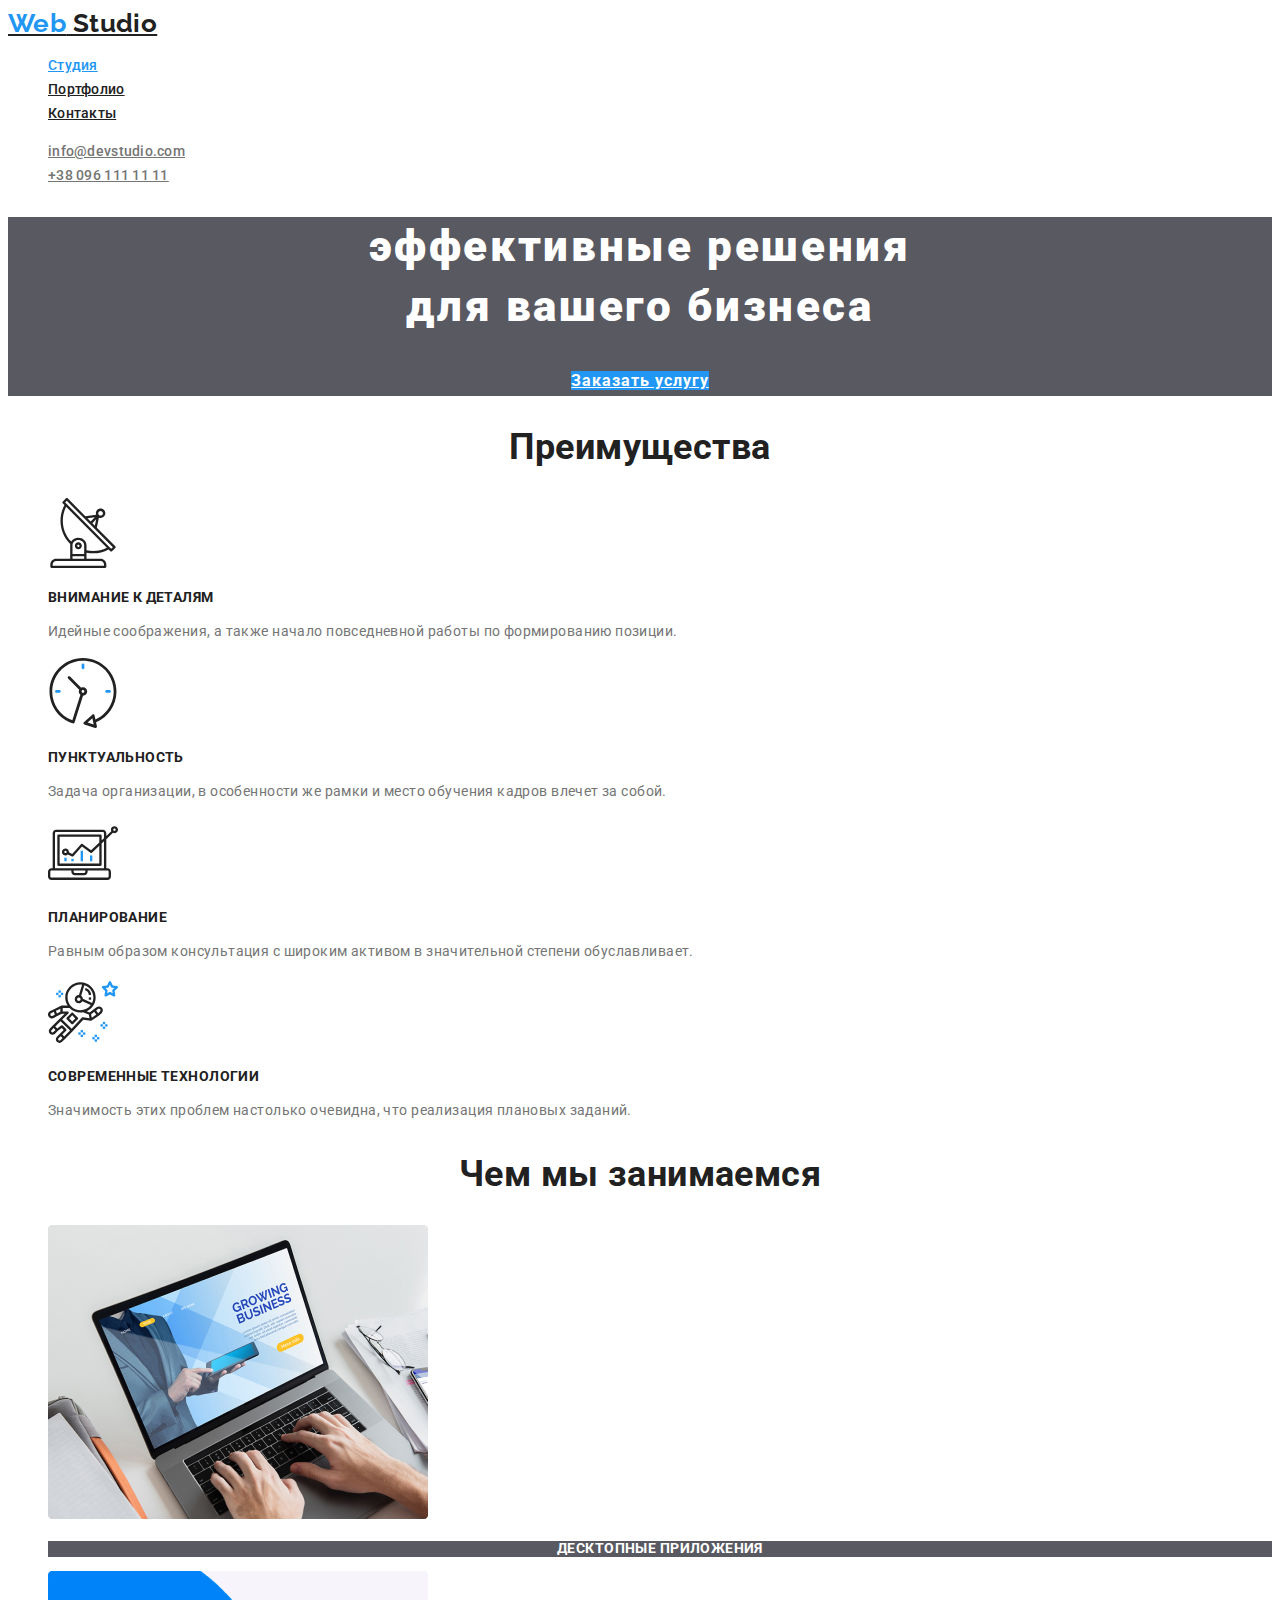
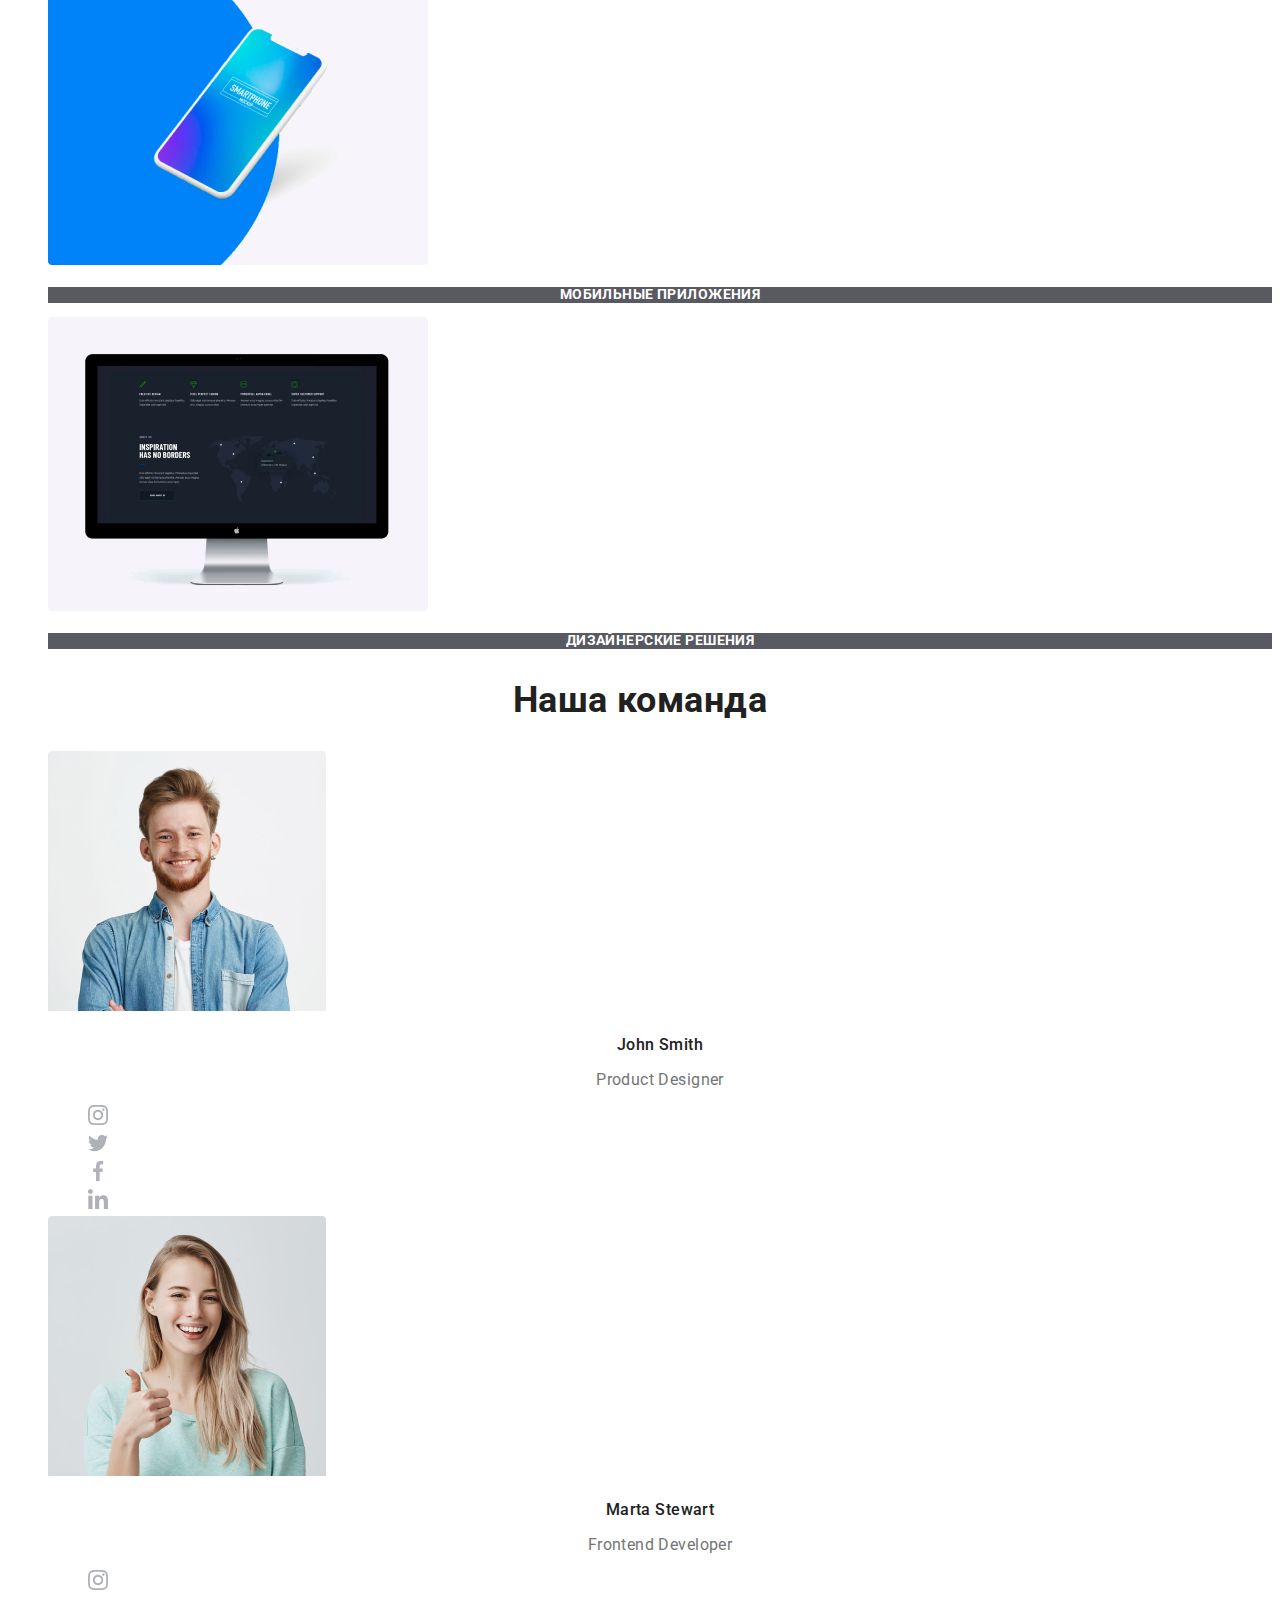
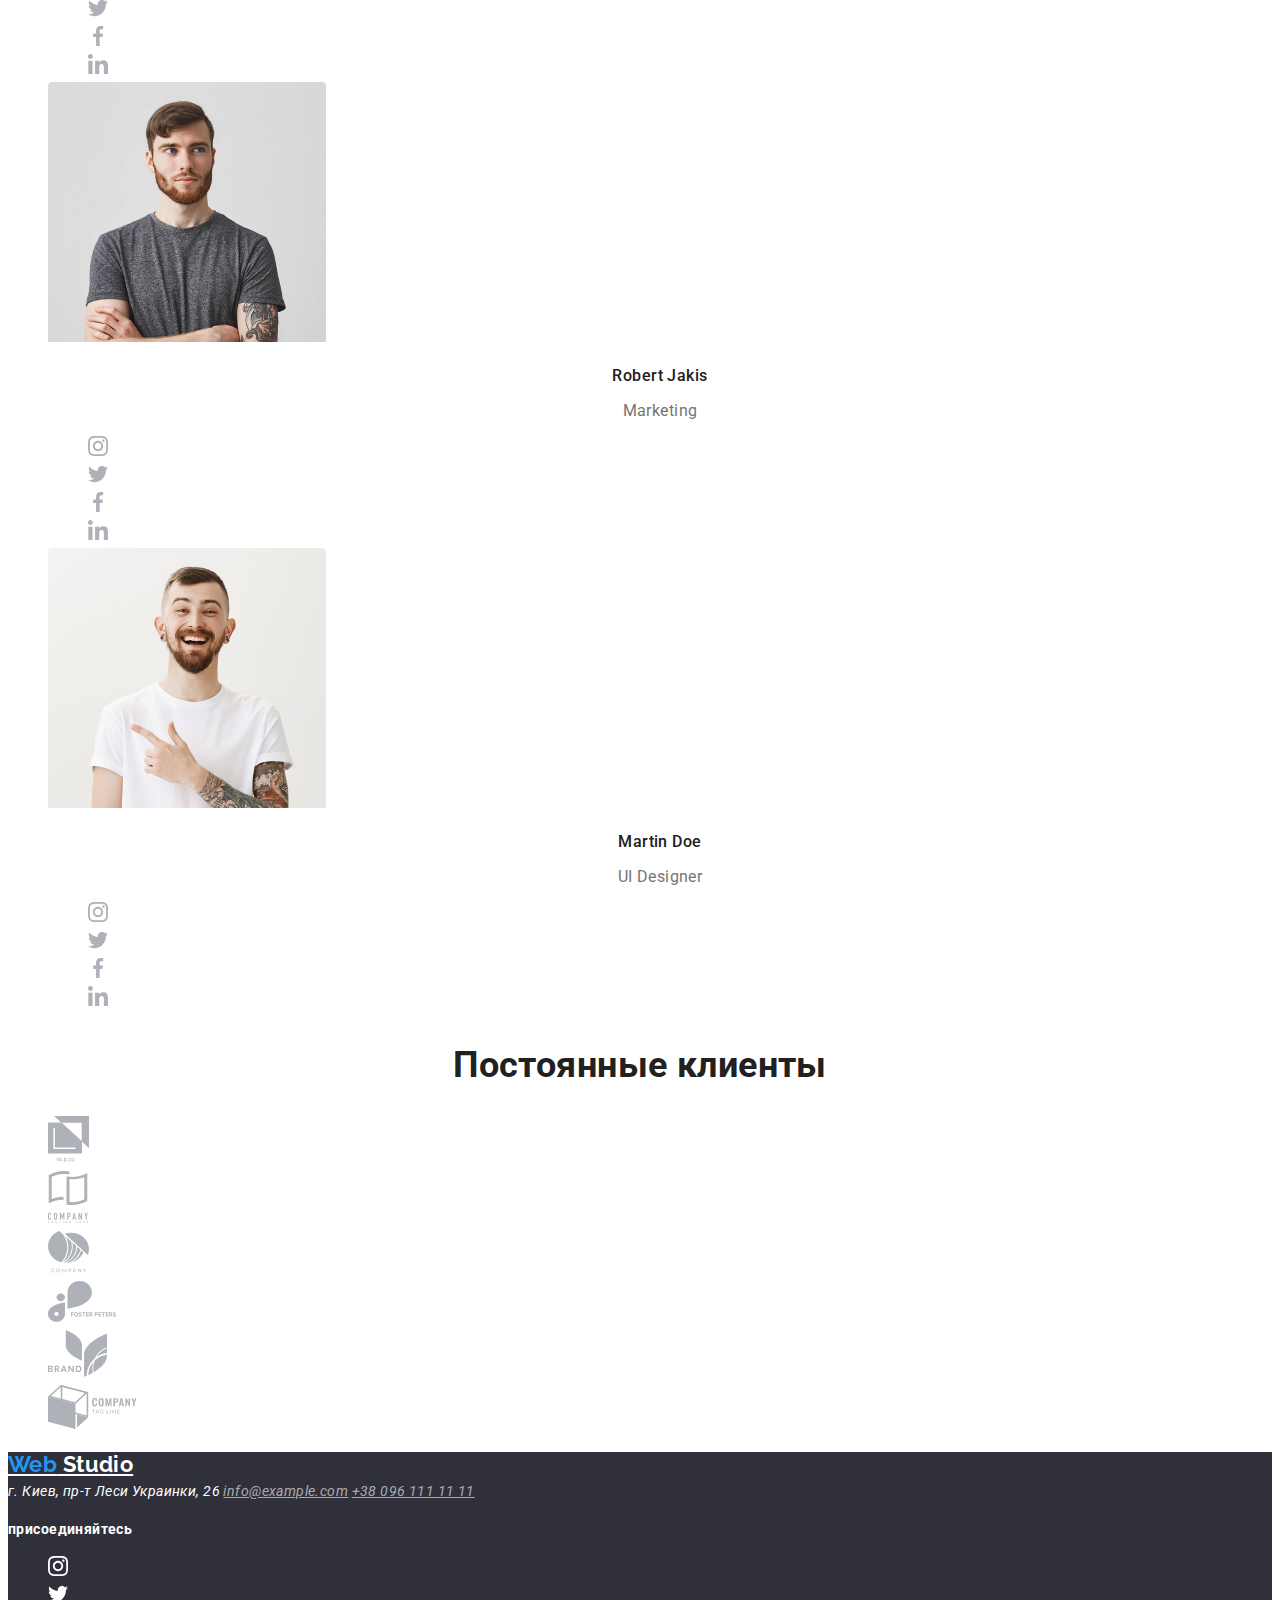
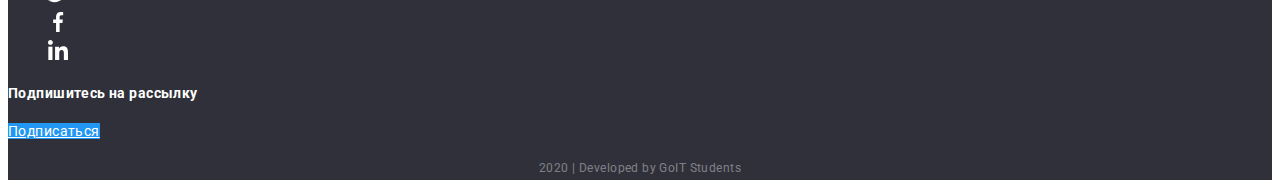
==== index.html @ 16c2ffa3 "Скопированы файлы из 2-го ДЗ" ====
<!DOCTYPE html>
<html lang="ru">
  <head>
    <meta charset="UTF-8" />
    <meta name="viewport" content="width=device-width, initial-scale=1.0" />
    <title>Студия</title>
    <link
      href="https://fonts.googleapis.com/css2?family=Raleway:wght@700&family=Roboto:wght@400;500;700;900&display=swap"
      rel="stylesheet"
    />
    <link rel="stylesheet" href="./css/style.css" />
  </head>
  <body>
    <!-- шапка страницы -->
    <header>
      <nav>
        <a href="./index.html" class="logo"
          ><span class="logo-blue">Web</span> Studio</a
        >
        <ul class="site-nav">
          <li><a href="./index.html" class="link current">Студия</a></li>
          <li><a href="./portfolio.html" class="link">Портфолио</a></li>
          <li><a href="" class="link">Контакты</a></li>
        </ul>
      </nav>
      <ul class="contacts-nav">
        <li>
          <a href="mailto:info@devstudio.com" class="link"
            >info@devstudio.com</a
          >
        </li>
        <li><a href="tel:+380961111111" class="link">+38 096 111 11 11</a></li>
      </ul>
    </header>
    <!-- Основной контент -->
    <main>
      <!--Герой-->
      <section class="hero">
        <h1 class="hero-title">
          эффективные решения <br />
          для вашего бизнеса
        </h1>

        <a href="" class="button primary">Заказать услугу</a>
      </section>

      <!--Преимущества-->
      <section class="section">
        <h2 class="section-title">Преимущества</h2>

        <ul class="advantages">
          <li>
            <a href="" class="link"
              ><img src="./images/antenna1.svg" alt="антена"
            /></a>
            <h3 class="section-title">Внимание к деталям</h3>
            <p>
              Идейные соображения, а также начало повседневной работы по
              формированию позиции.
            </p>
          </li>

          <li>
            <a href="" class="link"
              ><img src="./images/clock1.svg" alt="часы"
            /></a>
            <h3 class="section-title">Пунктуальность</h3>
            <p>
              Задача организации, в особенности же рамки и место обучения кадров
              влечет за собой.
            </p>
          </li>

          <li>
            <a href="" class="link"
              ><img src="./images/diagram1.svg" alt="диаграма"
            /></a>
            <h3 class="section-title">Планирование</h3>
            <p>
              Равным образом консультация с широким активом в значительной
              степени обуславливает.
            </p>
          </li>

          <li>
            <a href="" class="link"
              ><img src="./images/astronaut1.svg" alt="астронавт"
            /></a>
            <h3 class="section-title">Современные технологии</h3>
            <p>
              Значимость этих проблем настолько очевидна, что реализация
              плановых заданий.
            </p>
          </li>
        </ul>
      </section>

      <!-- Чем мы занимаемся -->
      <section class="section">
        <h2 class="section-title">Чем мы занимаемся</h2>
        <ul class="services">
          <li>
            <a href="">
              <img
                src="./images/laptop.jpg"
                alt="ноутбук"
                width="380"
                height="294"
              />
            </a>
            <p class="services-name">Десктопные приложения</p>
          </li>
          <li>
            <a href="">
              <img
                src="./images/cellphone.jpg"
                alt="мобильный телефон"
                width="380"
                height="294"
              />
            </a>
            <p class="services-name">Мобильные приложения</p>
          </li>
          <li>
            <a href="">
              <img
                src="./images/monitor.jpg"
                alt="монитор"
                width="380"
                height="294"
              />
            </a>
            <p class="services-name">Дизайнерские решения</p>
          </li>
        </ul>
      </section>

      <!-- Наша команда -->
      <section class="section">
        <h2 class="section-title">Наша команда</h2>
        <ul class="team">
          <li>
            <img src="./images/JohnSmith.jpg" alt="Джон Смит" />
            <h3 class="section-title">John Smith</h3>
            <p class="position">Product Designer</p>
            <ul>
              <li>
                <a href="" class="socials"
                  ><img src="./images/instagram1.svg" alt="Ссылка на Instagram"
                /></a>
              </li>
              <li>
                <a href="" class="socials"
                  ><img src="./images/twitter1.svg" alt="Ссылка на Twitter"
                /></a>
              </li>
              <li>
                <a href="" class="socials"
                  ><img src="./images/facebook1.svg" alt="Ссылка на Facebook"
                /></a>
              </li>
              <li>
                <a href="" class="socials"
                  ><img src="./images/linkedin1.svg" alt="Ссылка на LinkedIn"
                /></a>
              </li>
            </ul>
          </li>
          <li>
            <img src="./images/MartaStewart.jpg" alt="Джон Смит" />
            <h3 class="section-title">Marta Stewart</h3>
            <p class="position">Frontend Developer</p>
            <ul>
              <li>
                <a href="" class="socials"
                  ><img src="./images/instagram1.svg" alt="Ссылка на Instagram"
                /></a>
              </li>
              <li>
                <a href="" class="socials"
                  ><img src="./images/twitter1.svg" alt="Ссылка на Twitter"
                /></a>
              </li>
              <li>
                <a href="" class="socials"
                  ><img src="./images/facebook1.svg" alt="Ссылка на Facebook"
                /></a>
              </li>
              <li>
                <a href="" class="socials"
                  ><img src="./images/linkedin1.svg" alt="Ссылка на LinkedIn"
                /></a>
              </li>
            </ul>
          </li>
          <li>
            <img src="./images/RobertJakis.jpg" alt="Джон Смит" />
            <h3 class="section-title">Robert Jakis</h3>
            <p class="position">Marketing</p>
            <ul>
              <li>
                <a href="" class="socials"
                  ><img src="./images/instagram1.svg" alt="Ссылка на Instagram"
                /></a>
              </li>
              <li>
                <a href="" class="socials"
                  ><img src="./images/twitter1.svg" alt="Ссылка на Twitter"
                /></a>
              </li>
              <li>
                <a href="" class="socials"
                  ><img src="./images/facebook1.svg" alt="Ссылка на Facebook"
                /></a>
              </li>
              <li>
                <a href="" class="socials"
                  ><img src="./images/linkedin1.svg" alt="Ссылка на LinkedIn"
                /></a>
              </li>
            </ul>
          </li>
          <li>
            <img src="./images/MartinDoe.jpg" alt="Джон Смит" />
            <h3 class="section-title">Martin Doe</h3>
            <p class="position">UI Designer</p>
            <ul>
              <li>
                <a href="" class="socials"
                  ><img src="./images/instagram1.svg" alt="Ссылка на Instagram"
                /></a>
              </li>
              <li>
                <a href="" class="socials"
                  ><img src="./images/twitter1.svg" alt="Ссылка на Twitter"
                /></a>
              </li>
              <li>
                <a href="" class="socials"
                  ><img src="./images/facebook1.svg" alt="Ссылка на Facebook"
                /></a>
              </li>
              <li>
                <a href="" class="socials"
                  ><img src="./images/linkedin1.svg" alt="Ссылка на LinkedIn"
                /></a>
              </li>
            </ul>
          </li>
        </ul>
      </section>

      <!-- Постоянные клиенты -->
      <section class="section">
        <h2 class="section-title">Постоянные клиенты</h2>
        <ul class="clients">
          <li>
            <a href="" class="link"
              ><img src="./images/logo1.svg" alt="Логотип компании 1"
            /></a>
          </li>
          <li>
            <a href="" class="link"
              ><img src="./images/logo2.svg" alt="Логотип компании 2"
            /></a>
          </li>
          <li>
            <a href="" class="link"
              ><img src="./images/logo3.svg" alt="Логотип компании 3"
            /></a>
          </li>
          <li>
            <a href="" class="link"
              ><img src="./images/logo4.svg" alt="Логотип компании 4"
            /></a>
          </li>
          <li>
            <a href="" class="link"
              ><img src="./images/logo5.svg" alt="Логотип компании 5"
            /></a>
          </li>
          <li>
            <a href="" class="link"
              ><img src="./images/logo6.svg" alt="Логотип компании 6"
            /></a>
          </li>
        </ul>
      </section>
    </main>
    <!-- Футер -->
    <footer class="footer">
      <!-- Контакты компании -->
      <div>
        <a href="./index.html" class="logo">
          <span class="logo-blue">Web</span> Studio
        </a>
        <address>
          г. Киев, пр-т Леси Украинки, 26
          <a href="mailto:info@example.com" class="link">info@example.com</a>
          <a href="tel:+380961111111" class="link">+38 096 111 11 11</a>
        </address>
      </div>
      <!-- Соцсети компании -->
      <div>
        <p><strong>присоединяйтесь</strong></p>
        <ul>
          <li>
            <a href="" class="socials"
              ><img src="./images/instagram2.svg" alt="Ссылка на Instagram"
            /></a>
          </li>
          <li>
            <a href="" class="socials"
              ><img src="./images/twitter2.svg" alt="Ссылка на Twitter"
            /></a>
          </li>
          <li>
            <a href="" class="socials"
              ><img src="./images/facebook2.svg" alt="Ссылка на Facebook"
            /></a>
          </li>
          <li>
            <a href="" class="socials"
              ><img src="./images/linkedin2.svg" alt="Ссылка на LinkedIn"
            /></a>
          </li>
        </ul>
      </div>
      <!-- подписка -->
      <div>
        <p>
          <strong>Подпишитесь на рассылку</strong>
        </p>
        <a href="" class="button primary">Подписаться</a>
      </div>
      <p class="copyright">2020 | Developed by GoIT Students</p>
    </footer>
  </body>
</html>
---- css/style.css ----
/* цвет основного текста #757575 */
/* вторичный цвет #212121 */
/* белый #FFFFFF */
/* акцент #2196F3 */
/* адрес в футере rgba(255, 255, 255, 0.6) */
/* 2020 | Developed by GoIT Students  rgba(255, 255, 255, 0.4) */
/* вторичный цвет фона #F5F4FA */
/* бек граунд rgba(47, 48, 58, 0.8) */
/* футер бек граунд #2F303A */

:root {
  --primary-text-color: #757575;
  --title-text-color: #212121;
  --accent-color: #2196f3;
  --primary-white-color: #ffffff;
  --secondary-bg-color: #f5f4fa;
}

body {
  background-color: var(--primary-bg-color);
  color: var(--primary-text-color);
  font-family: roboto, sans-serif;
  font-weight: 400;
  font-size: 14px;
  line-height: 1.71;
  letter-spacing: 0.03em;
}

ul {
  list-style: none;
}

/* Logo */
.logo {
  color: var(--title-text-color);
  font-family: raleway, cursive;
  font-weight: 700;
  font-size: 26px;
  line-height: 1.19;
}

.logo-blue {
  color: var(--accent-color);
}

/* Site-nav */
.site-nav .link {
  color: var(--title-text-color);
  font-weight: 500;
  font-size: 14px;
  line-height: 1.14;
  letter-spacing: 0.02em;
}

.site-nav .link.current {
  color: var(--accent-color);
}

.site-nav .link:hover,
.site-nav .link:focus {
  color: var(--accent-color);
}

/* Contacts-nav */
.contacts-nav .link {
  color: var(--primary-text-color);
  font-weight: 500;
  font-size: 14px;
  line-height: 1.14;
  letter-spacing: 0.02em;
}

.contacts-nav .link:hover,
.contacts-nav .link:focus {
  color: var(--accent-color);
}

/* Hero */
.hero {
  background-color: rgba(47, 48, 58, 0.8);
  text-align: center;
}

.hero-title {
  color: var(--primary-white-color);
  font-weight: 900;
  font-size: 44px;
  line-height: 1.36;
  letter-spacing: 0.06em;
}

.hero .button {
  font-weight: 700;
  font-size: 16px;
  line-height: 1.87;
  letter-spacing: 0.06em;
}

/* Section */
.section-title {
  color: var(--title-text-color);
  font-weight: 700;
  font-size: 36px;
  line-height: 1.17;
  text-align: center;
}

/* Advantages */
.advantages .link:hover,
.advantages .link:focus {
  background-color: var(--accent-color);
}

.advantages .section-title {
  font-weight: 700;
  font-size: 14px;
  line-height: 1.14;
  text-align: left;
  text-transform: uppercase;
}

/* Services */
.services-name {
  background-color: rgba(47, 48, 58, 0.8);
  color: var(--primary-white-color);
  font-weight: 700;
  font-size: 14px;
  line-height: 1.14;
  text-align: center;
  text-transform: uppercase;
}

/* Team */
.socials:hover,
.socials:focus {
  background-color: var(--accent-color);
}

.team .section-title {
  font-weight: 500;
  font-size: 16px;
  line-height: 1.19;
  text-align: center;
}

.position {
  font-size: 16px;
  line-height: 1.19;
  text-align: center;
}

/* Footer */
.footer {
  background-color: #2f303a;
  color: var(--primary-white-color);
}

.footer .logo {
  color: var(--primary-white-color);
  font-weight: 700;
  font-size: 22px;
  line-height: 1.18;
}

.footer .link {
  color: rgba(255, 255, 255, 0.6);
}

.copyright {
  color: rgba(255, 255, 255, 0.4);
  font-size: 12px;
  line-height: 2;
  text-align: center;
}

/* Button */
.button {
  color: var(--title-text-color);
  background-color: var(--secondary-bg-color);
}

.button.primary {
  color: var(--primary-white-color);
  background-color: var(--accent-color);
}

/* Portfolio.html */

/* Work Examples */
.project {
  color: var(--primary-text-color);
  font-size: 16px;
  line-height: 1.87;
}

.project-title {
  color: var(--title-text-color);
  font-weight: 700;
  font-size: 18px;
  line-height: 2;
  letter-spacing: 0.06em;
}

.project .text {
  color: var(--primary-white-color);
  background-color: rgba(33, 150, 243, 0.9);
  font-size: 18px;
  line-height: 1.56;
}

.filters {
  text-align: center;
}

.filters .button {
  font-weight: 500;
  font-size: 16px;
  line-height: 1.62;
  text-align: center;
}

.filters .button:hover,
.filters .button:focus {
  background-color: var(--accent-color);
  color: var(--primary-white-color);
}
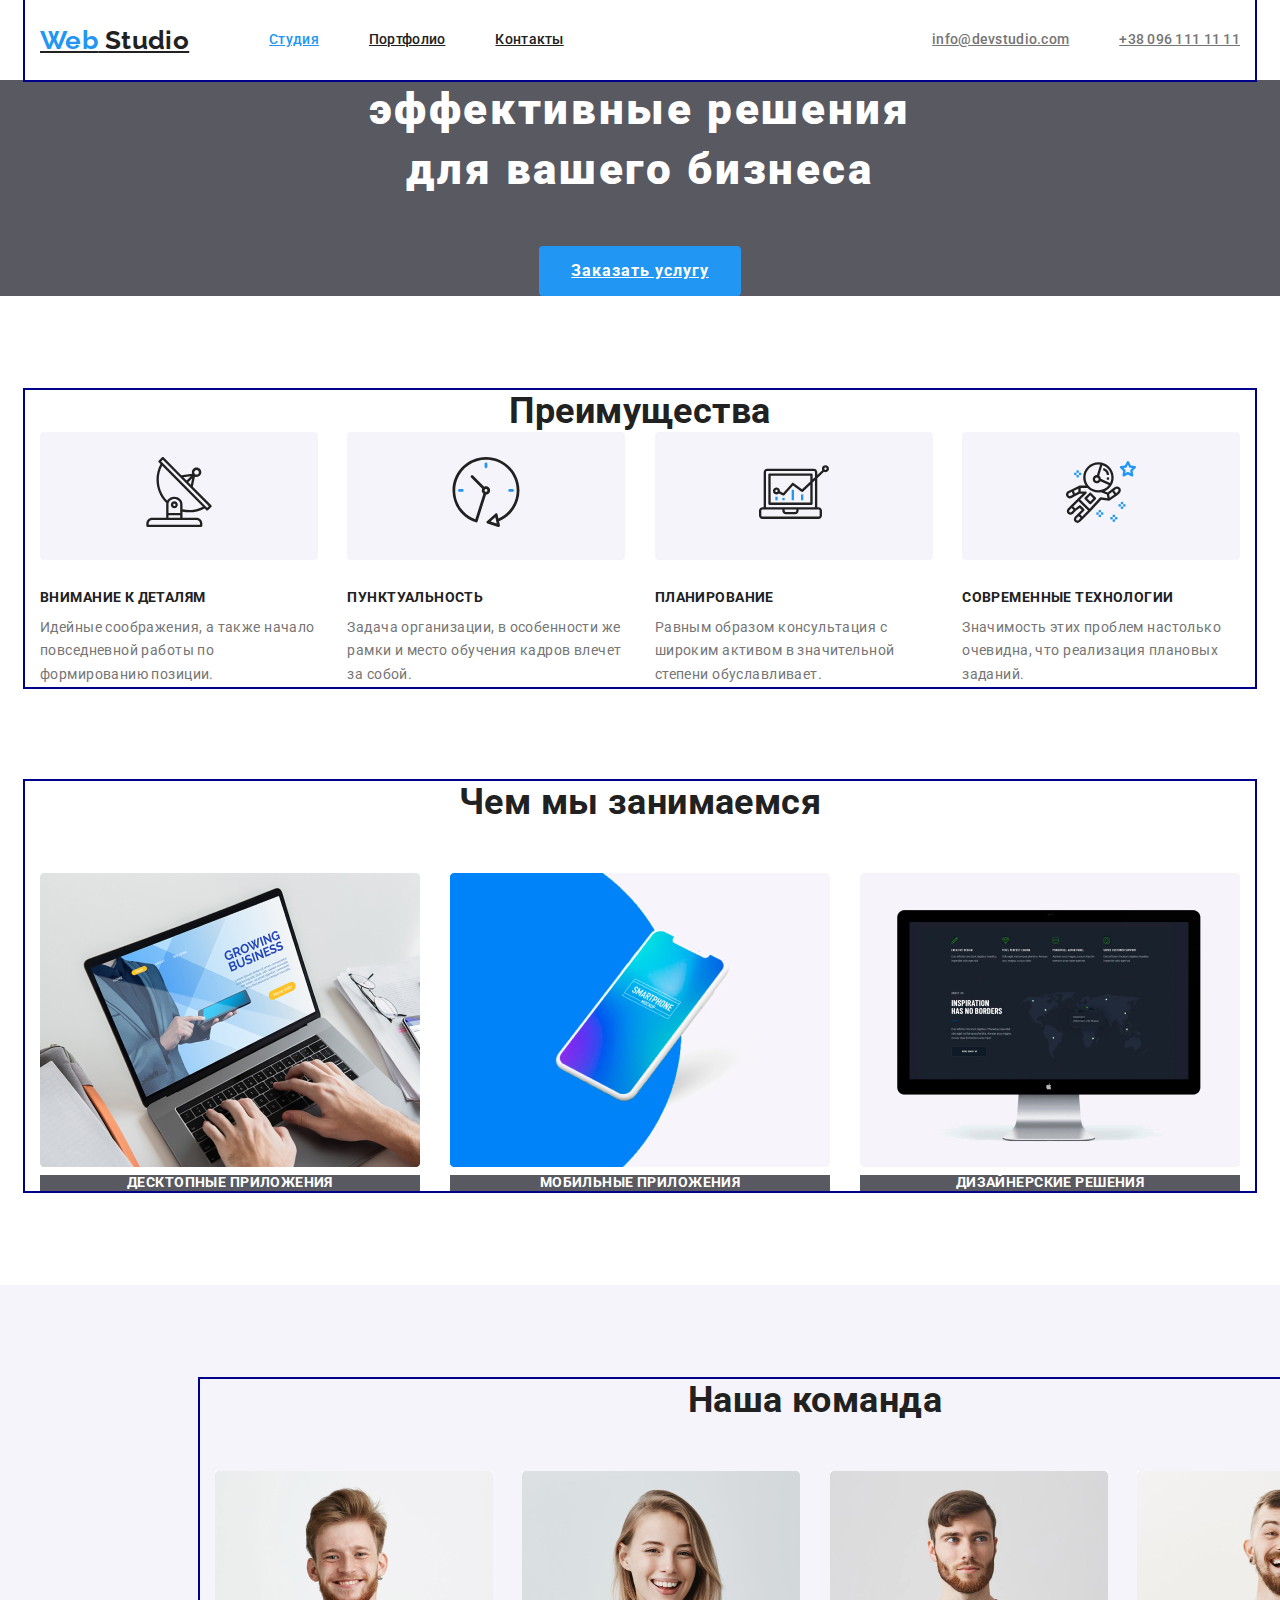
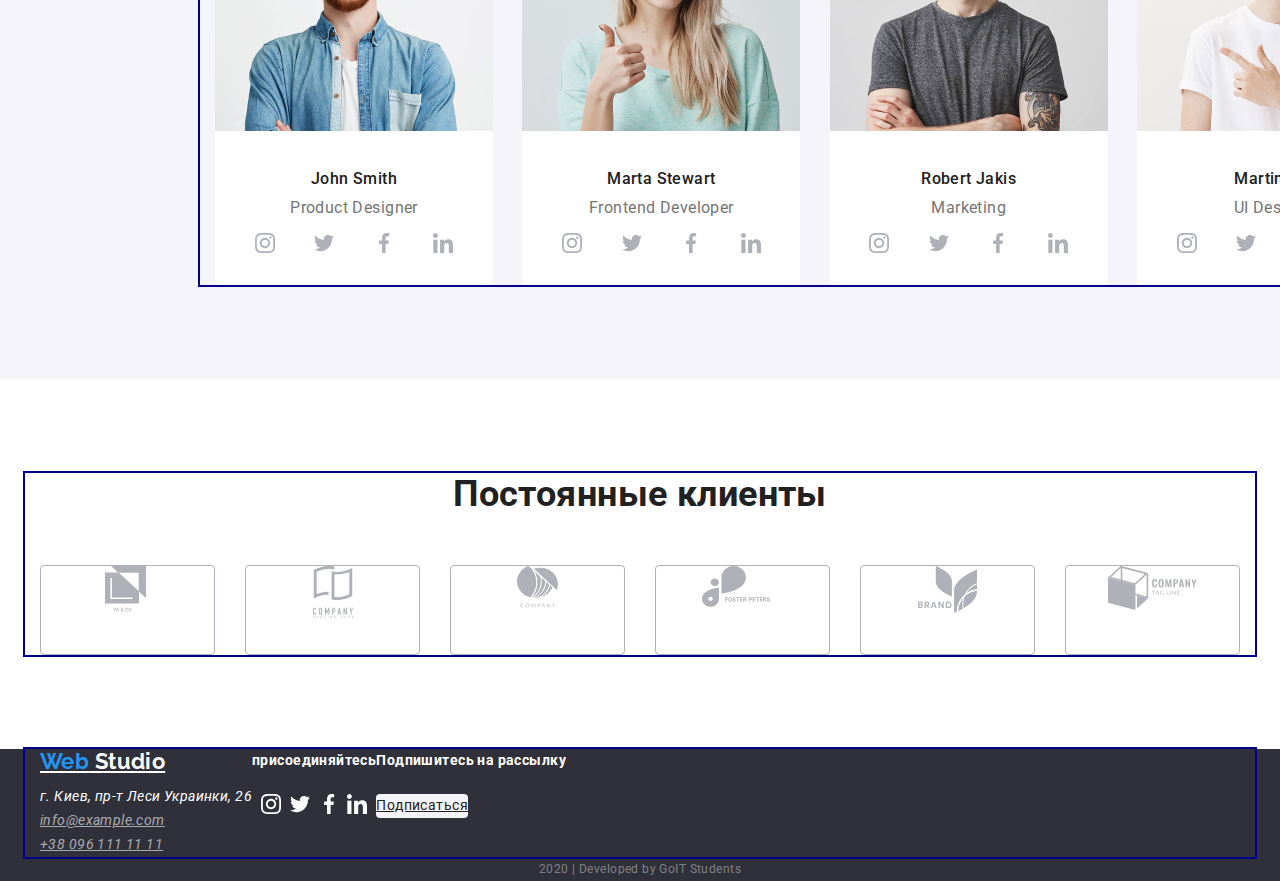
==== commit 10a23c40: "Добавлены стили геометрии и позиционирования" ====
--- a/index.html
+++ b/index.html
@@ -8,30 +8,37 @@
       href="https://fonts.googleapis.com/css2?family=Raleway:wght@700&family=Roboto:wght@400;500;700;900&display=swap"
       rel="stylesheet"
     />
+    <link
+      rel="stylesheet"
+      href="https://cdnjs.cloudflare.com/ajax/libs/modern-normalize/0.6.0/modern-normalize.min.css"
+    />
     <link rel="stylesheet" href="./css/style.css" />
   </head>
   <body>
     <!-- шапка страницы -->
     <header>
-      <nav>
-        <a href="./index.html" class="logo"
-          ><span class="logo-blue">Web</span> Studio</a
-        >
-        <ul class="site-nav">
-          <li><a href="./index.html" class="link current">Студия</a></li>
-          <li><a href="./portfolio.html" class="link">Портфолио</a></li>
-          <li><a href="" class="link">Контакты</a></li>
+      <div class="container main-nav">
+        <a href="./index.html" class="logo"><span class="logo-blue">Web</span> Studio</a>
+        <nav>
+          <ul class="site-nav">
+            <li class="item"><a href="./index.html" class="link current">Студия</a></li>
+            <li class="item"><a href="./portfolio.html" class="link">Портфолио</a></li>
+            <li class="item"><a href="" class="link">Контакты</a></li>
+          </ul>
+        </nav>
+        <ul class="contacts-nav">
+          <li class="item">
+            <a href="mailto:info@devstudio.com" class="link"
+              >info@devstudio.com</a
+            >
+          </li>
+          <li class="item">
+            <a href="tel:+380961111111" class="link">+38 096 111 11 11</a>
+          </li>
         </ul>
-      </nav>
-      <ul class="contacts-nav">
-        <li>
-          <a href="mailto:info@devstudio.com" class="link"
-            >info@devstudio.com</a
-          >
-        </li>
-        <li><a href="tel:+380961111111" class="link">+38 096 111 11 11</a></li>
-      </ul>
+      </div>
     </header>
+
     <!-- Основной контент -->
     <main>
       <!--Герой-->
@@ -41,297 +48,331 @@
           для вашего бизнеса
         </h1>
 
-        <a href="" class="button primary">Заказать услугу</a>
+        <a href="" class="button">Заказать услугу</a>
       </section>
 
       <!--Преимущества-->
       <section class="section">
-        <h2 class="section-title">Преимущества</h2>
-
-        <ul class="advantages">
-          <li>
-            <a href="" class="link"
-              ><img src="./images/antenna1.svg" alt="антена"
-            /></a>
-            <h3 class="section-title">Внимание к деталям</h3>
-            <p>
-              Идейные соображения, а также начало повседневной работы по
-              формированию позиции.
-            </p>
-          </li>
-
-          <li>
-            <a href="" class="link"
-              ><img src="./images/clock1.svg" alt="часы"
-            /></a>
-            <h3 class="section-title">Пунктуальность</h3>
-            <p>
-              Задача организации, в особенности же рамки и место обучения кадров
-              влечет за собой.
-            </p>
-          </li>
-
-          <li>
-            <a href="" class="link"
-              ><img src="./images/diagram1.svg" alt="диаграма"
-            /></a>
-            <h3 class="section-title">Планирование</h3>
-            <p>
-              Равным образом консультация с широким активом в значительной
-              степени обуславливает.
-            </p>
-          </li>
-
-          <li>
-            <a href="" class="link"
-              ><img src="./images/astronaut1.svg" alt="астронавт"
-            /></a>
-            <h3 class="section-title">Современные технологии</h3>
-            <p>
-              Значимость этих проблем настолько очевидна, что реализация
-              плановых заданий.
-            </p>
-          </li>
-        </ul>
+        <div class="container ">
+          <h2 class="section-title">Преимущества</h2>
+
+          <ul class="advantages">
+            <li class="item">
+              <a href="" class="link"
+                ><img src="./images/antenna1.svg" alt="антена"
+              /></a>
+              <h3 class="section-title">Внимание к деталям</h3>
+              <p>
+                Идейные соображения, а также начало повседневной работы по
+                формированию позиции.
+              </p>
+            </li>
+
+            <li class="item">
+              <a href="" class="link"
+                ><img src="./images/clock1.svg" alt="часы"
+              /></a>
+              <h3 class="section-title">Пунктуальность</h3>
+              <p>
+                Задача организации, в особенности же рамки и место обучения
+                кадров влечет за собой.
+              </p>
+            </li>
+
+            <li class="item">
+              <a href="" class="link"
+                ><img src="./images/diagram1.svg" alt="диаграма"
+              /></a>
+              <h3 class="section-title">Планирование</h3>
+              <p>
+                Равным образом консультация с широким активом в значительной
+                степени обуславливает.
+              </p>
+            </li>
+
+            <li class="item">
+              <a href="" class="link"
+                ><img src="./images/astronaut1.svg" alt="астронавт"
+              /></a>
+              <h3 class="section-title">Современные технологии</h3>
+              <p>
+                Значимость этих проблем настолько очевидна, что реализация
+                плановых заданий.
+              </p>
+            </li>
+          </ul>
+        </div>
       </section>
 
       <!-- Чем мы занимаемся -->
-      <section class="section">
-        <h2 class="section-title">Чем мы занимаемся</h2>
-        <ul class="services">
-          <li>
-            <a href="">
+      <section class="section services">
+        <div class="container">
+          <h2 class="section-title">Чем мы занимаемся</h2>
+          <ul class="list">
+            <li class="item">
+              <a href="">
+                <img
+                  src="./images/laptop.jpg"
+                  alt="ноутбук"
+                  width="380"
+                  height="294"
+                />
+              </a>
+              <p class="services-name">Десктопные приложения</p>
+            </li>
+            <li class="item>
+              <a href="">
+                <img
+                  src="./images/cellphone.jpg"
+                  alt="мобильный телефон"
+                  width="380"
+                  height="294"
+                />
+              </a>
+              <p class="services-name">Мобильные приложения</p>
+            </li>
+            <li class="item>
+              <a href="">
+                <img
+                  src="./images/monitor.jpg"
+                  alt="монитор"
+                  width="380"
+                  height="294"
+                />
+              </a>
+              <p class="services-name">Дизайнерские решения</p>
+            </li>
+          </ul>
+        </div>
+      </section>
+
+      <!-- Наша команда -->
+      <section class="section our-team">
+        <div class="container">
+          <h2 class="section-title">Наша команда</h2>
+          <ul class="team">
+            <li class="item">
               <img
-                src="./images/laptop.jpg"
-                alt="ноутбук"
-                width="380"
-                height="294"
+                src="./images/JohnSmith.jpg"
+                alt="Джон Смит"
+                class="photo-employee"
               />
-            </a>
-            <p class="services-name">Десктопные приложения</p>
-          </li>
-          <li>
-            <a href="">
+              <h3 class="section-title">John Smith</h3>
+              <p class="position">Product Designer</p>
+              <ul class="list-socials">
+                <li>
+                  <a href="" class="socials"
+                    ><img
+                      src="./images/instagram1.svg"
+                      alt="Ссылка на Instagram"
+                  /></a>
+                </li>
+                <li>
+                  <a href="" class="socials"
+                    ><img src="./images/twitter1.svg" alt="Ссылка на Twitter"
+                  /></a>
+                </li>
+                <li>
+                  <a href="" class="socials"
+                    ><img src="./images/facebook1.svg" alt="Ссылка на Facebook"
+                  /></a>
+                </li>
+                <li>
+                  <a href="" class="socials"
+                    ><img src="./images/linkedin1.svg" alt="Ссылка на LinkedIn"
+                  /></a>
+                </li>
+              </ul>
+            </li>
+            <li class="item">
               <img
-                src="./images/cellphone.jpg"
-                alt="мобильный телефон"
-                width="380"
-                height="294"
+                src="./images/MartaStewart.jpg"
+                alt="Марта Стюарт"
+                class="photo-employee"
               />
-            </a>
-            <p class="services-name">Мобильные приложения</p>
-          </li>
-          <li>
-            <a href="">
+              <h3 class="section-title">Marta Stewart</h3>
+              <p class="position">Frontend Developer</p>
+              <ul class="list-socials">
+                <li>
+                  <a href="" class="socials"
+                    ><img
+                      src="./images/instagram1.svg"
+                      alt="Ссылка на Instagram"
+                  /></a>
+                </li>
+                <li>
+                  <a href="" class="socials"
+                    ><img src="./images/twitter1.svg" alt="Ссылка на Twitter"
+                  /></a>
+                </li>
+                <li>
+                  <a href="" class="socials"
+                    ><img src="./images/facebook1.svg" alt="Ссылка на Facebook"
+                  /></a>
+                </li>
+                <li>
+                  <a href="" class="socials"
+                    ><img src="./images/linkedin1.svg" alt="Ссылка на LinkedIn"
+                  /></a>
+                </li>
+              </ul>
+            </li>
+            <li class="item">
               <img
-                src="./images/monitor.jpg"
-                alt="монитор"
-                width="380"
-                height="294"
+                src="./images/RobertJakis.jpg"
+                alt="Роберт Якис"
+                class="photo-employee"
               />
-            </a>
-            <p class="services-name">Дизайнерские решения</p>
-          </li>
-        </ul>
-      </section>
-
-      <!-- Наша команда -->
-      <section class="section">
-        <h2 class="section-title">Наша команда</h2>
-        <ul class="team">
-          <li>
-            <img src="./images/JohnSmith.jpg" alt="Джон Смит" />
-            <h3 class="section-title">John Smith</h3>
-            <p class="position">Product Designer</p>
-            <ul>
-              <li>
-                <a href="" class="socials"
-                  ><img src="./images/instagram1.svg" alt="Ссылка на Instagram"
-                /></a>
-              </li>
-              <li>
-                <a href="" class="socials"
-                  ><img src="./images/twitter1.svg" alt="Ссылка на Twitter"
-                /></a>
-              </li>
-              <li>
-                <a href="" class="socials"
-                  ><img src="./images/facebook1.svg" alt="Ссылка на Facebook"
-                /></a>
-              </li>
-              <li>
-                <a href="" class="socials"
-                  ><img src="./images/linkedin1.svg" alt="Ссылка на LinkedIn"
-                /></a>
-              </li>
-            </ul>
-          </li>
-          <li>
-            <img src="./images/MartaStewart.jpg" alt="Джон Смит" />
-            <h3 class="section-title">Marta Stewart</h3>
-            <p class="position">Frontend Developer</p>
-            <ul>
-              <li>
-                <a href="" class="socials"
-                  ><img src="./images/instagram1.svg" alt="Ссылка на Instagram"
-                /></a>
-              </li>
-              <li>
-                <a href="" class="socials"
-                  ><img src="./images/twitter1.svg" alt="Ссылка на Twitter"
-                /></a>
-              </li>
-              <li>
-                <a href="" class="socials"
-                  ><img src="./images/facebook1.svg" alt="Ссылка на Facebook"
-                /></a>
-              </li>
-              <li>
-                <a href="" class="socials"
-                  ><img src="./images/linkedin1.svg" alt="Ссылка на LinkedIn"
-                /></a>
-              </li>
-            </ul>
-          </li>
-          <li>
-            <img src="./images/RobertJakis.jpg" alt="Джон Смит" />
-            <h3 class="section-title">Robert Jakis</h3>
-            <p class="position">Marketing</p>
-            <ul>
-              <li>
-                <a href="" class="socials"
-                  ><img src="./images/instagram1.svg" alt="Ссылка на Instagram"
-                /></a>
-              </li>
-              <li>
-                <a href="" class="socials"
-                  ><img src="./images/twitter1.svg" alt="Ссылка на Twitter"
-                /></a>
-              </li>
-              <li>
-                <a href="" class="socials"
-                  ><img src="./images/facebook1.svg" alt="Ссылка на Facebook"
-                /></a>
-              </li>
-              <li>
-                <a href="" class="socials"
-                  ><img src="./images/linkedin1.svg" alt="Ссылка на LinkedIn"
-                /></a>
-              </li>
-            </ul>
-          </li>
-          <li>
-            <img src="./images/MartinDoe.jpg" alt="Джон Смит" />
-            <h3 class="section-title">Martin Doe</h3>
-            <p class="position">UI Designer</p>
-            <ul>
-              <li>
-                <a href="" class="socials"
-                  ><img src="./images/instagram1.svg" alt="Ссылка на Instagram"
-                /></a>
-              </li>
-              <li>
-                <a href="" class="socials"
-                  ><img src="./images/twitter1.svg" alt="Ссылка на Twitter"
-                /></a>
-              </li>
-              <li>
-                <a href="" class="socials"
-                  ><img src="./images/facebook1.svg" alt="Ссылка на Facebook"
-                /></a>
-              </li>
-              <li>
-                <a href="" class="socials"
-                  ><img src="./images/linkedin1.svg" alt="Ссылка на LinkedIn"
-                /></a>
-              </li>
-            </ul>
-          </li>
-        </ul>
+              <h3 class="section-title">Robert Jakis</h3>
+              <p class="position">Marketing</p>
+              <ul class="list-socials">
+                <li>
+                  <a href="" class="socials"
+                    ><img
+                      src="./images/instagram1.svg"
+                      alt="Ссылка на Instagram"
+                  /></a>
+                </li>
+                <li>
+                  <a href="" class="socials"
+                    ><img src="./images/twitter1.svg" alt="Ссылка на Twitter"
+                  /></a>
+                </li>
+                <li>
+                  <a href="" class="socials"
+                    ><img src="./images/facebook1.svg" alt="Ссылка на Facebook"
+                  /></a>
+                </li>
+                <li>
+                  <a href="" class="socials"
+                    ><img src="./images/linkedin1.svg" alt="Ссылка на LinkedIn"
+                  /></a>
+                </li>
+              </ul>
+            </li>
+            <li class="item">
+              <img
+                src="./images/MartinDoe.jpg"
+                alt="Мартин До"
+                class="photo-employee"
+              />
+              <h3 class="section-title">Martin Doe</h3>
+              <p class="position">UI Designer</p>
+              <ul class="list-socials">
+                <li>
+                  <a href="" class="socials"
+                    ><img
+                      src="./images/instagram1.svg"
+                      alt="Ссылка на Instagram"
+                  /></a>
+                </li>
+                <li>
+                  <a href="" class="socials"
+                    ><img src="./images/twitter1.svg" alt="Ссылка на Twitter"
+                  /></a>
+                </li>
+                <li>
+                  <a href="" class="socials"
+                    ><img src="./images/facebook1.svg" alt="Ссылка на Facebook"
+                  /></a>
+                </li>
+                <li>
+                  <a href="" class="socials"
+                    ><img src="./images/linkedin1.svg" alt="Ссылка на LinkedIn"
+                  /></a>
+                </li>
+              </ul>
+            </li>
+          </ul>
+        </div>
       </section>
 
       <!-- Постоянные клиенты -->
       <section class="section">
-        <h2 class="section-title">Постоянные клиенты</h2>
-        <ul class="clients">
-          <li>
-            <a href="" class="link"
-              ><img src="./images/logo1.svg" alt="Логотип компании 1"
-            /></a>
-          </li>
-          <li>
-            <a href="" class="link"
-              ><img src="./images/logo2.svg" alt="Логотип компании 2"
-            /></a>
-          </li>
-          <li>
-            <a href="" class="link"
-              ><img src="./images/logo3.svg" alt="Логотип компании 3"
-            /></a>
-          </li>
-          <li>
-            <a href="" class="link"
-              ><img src="./images/logo4.svg" alt="Логотип компании 4"
-            /></a>
-          </li>
-          <li>
-            <a href="" class="link"
-              ><img src="./images/logo5.svg" alt="Логотип компании 5"
-            /></a>
-          </li>
-          <li>
-            <a href="" class="link"
-              ><img src="./images/logo6.svg" alt="Логотип компании 6"
-            /></a>
-          </li>
-        </ul>
+        <div class="container">
+          <h2 class="section-title">Постоянные клиенты</h2>
+          <ul class="clients">
+            <li>
+              <a href="" class="link"
+                ><img src="./images/logo1.svg" alt="Логотип компании 1"
+              /></a>
+            </li>
+            <li>
+              <a href="" class="link"
+                ><img src="./images/logo2.svg" alt="Логотип компании 2"
+              /></a>
+            </li>
+            <li>
+              <a href="" class="link"
+                ><img src="./images/logo3.svg" alt="Логотип компании 3"
+              /></a>
+            </li>
+            <li>
+              <a href="" class="link"
+                ><img src="./images/logo4.svg" alt="Логотип компании 4"
+              /></a>
+            </li>
+            <li>
+              <a href="" class="link"
+                ><img src="./images/logo5.svg" alt="Логотип компании 5"
+              /></a>
+            </li>
+            <li>
+              <a href="" class="link"
+                ><img src="./images/logo6.svg" alt="Логотип компании 6"
+              /></a>
+            </li>
+          </ul>
+        </div>
       </section>
     </main>
     <!-- Футер -->
     <footer class="footer">
-      <!-- Контакты компании -->
-      <div>
-        <a href="./index.html" class="logo">
-          <span class="logo-blue">Web</span> Studio
-        </a>
-        <address>
-          г. Киев, пр-т Леси Украинки, 26
-          <a href="mailto:info@example.com" class="link">info@example.com</a>
-          <a href="tel:+380961111111" class="link">+38 096 111 11 11</a>
-        </address>
-      </div>
-      <!-- Соцсети компании -->
-      <div>
-        <p><strong>присоединяйтесь</strong></p>
-        <ul>
-          <li>
-            <a href="" class="socials"
-              ><img src="./images/instagram2.svg" alt="Ссылка на Instagram"
-            /></a>
-          </li>
-          <li>
-            <a href="" class="socials"
-              ><img src="./images/twitter2.svg" alt="Ссылка на Twitter"
-            /></a>
-          </li>
-          <li>
-            <a href="" class="socials"
-              ><img src="./images/facebook2.svg" alt="Ссылка на Facebook"
-            /></a>
-          </li>
-          <li>
-            <a href="" class="socials"
-              ><img src="./images/linkedin2.svg" alt="Ссылка на LinkedIn"
-            /></a>
-          </li>
-        </ul>
-      </div>
-      <!-- подписка -->
-      <div>
-        <p>
-          <strong>Подпишитесь на рассылку</strong>
-        </p>
-        <a href="" class="button primary">Подписаться</a>
+      <div class="container footer-container">
+        <!-- Контакты компании -->
+        <div class="address">
+          <a href="./index.html" class="logo">
+            <span class="logo-blue">Web</span> Studio
+          </a>
+          <address>
+            <span class="physical-adress">г. Киев, пр-т Леси Украинки, 26 <br></span>
+            <a href="mailto:info@example.com" class="link">info@example.com <br></a>
+            <a href="tel:+380961111111" class="link">+38 096 111 11 11</a>
+          </address>
+        </div>
+        <!-- Соцсети компании -->
+        <div class="company-social">
+          <p class="appeal"><strong>присоединяйтесь</strong></p>
+          <ul class="list-socials">
+            <li>
+              <a href="" class="socials"
+                ><img src="./images/instagram2.svg" alt="Ссылка на Instagram"
+              /></a>
+            </li>
+            <li>
+              <a href="" class="socials"
+                ><img src="./images/twitter2.svg" alt="Ссылка на Twitter"
+              /></a>
+            </li>
+            <li>
+              <a href="" class="socials"
+                ><img src="./images/facebook2.svg" alt="Ссылка на Facebook"
+              /></a>
+            </li>
+            <li>
+              <a href="" class="socials"
+                ><img src="./images/linkedin2.svg" alt="Ссылка на LinkedIn"
+              /></a>
+            </li>
+          </ul>
+        </div>
+        <!-- подписка -->
+        <div class="subscription">
+          <p class="appeal">
+            <strong>Подпишитесь на рассылку</strong>
+          </p>
+          <a href="" class="button primary">Подписаться</a>
+        </div>
       </div>
       <p class="copyright">2020 | Developed by GoIT Students</p>
     </footer>
--- a/css/style.css
+++ b/css/style.css
@@ -26,12 +26,39 @@
   letter-spacing: 0.03em;
 }
 
+.container {
+  margin-left: auto;
+  margin-right: auto;
+  width: 1230px;
+  padding-left: 15px;
+  padding-right: 15px;
+  outline: 2px solid darkblue;
+}
+
 ul {
   list-style: none;
+  padding: 0;
+  margin: 0;
+}
+
+p {
+  margin-top: 0;
+  margin-bottom: 0;
+}
+
+/* Header */
+
+.main-nav {
+  display: flex;
+  align-items: center;
 }
 
 /* Logo */
 .logo {
+  /* display: block;
+  padding-top: 24px;
+  padding-bottom: 25px; */
+
   color: var(--title-text-color);
   font-family: raleway, cursive;
   font-weight: 700;
@@ -44,7 +71,21 @@
 }
 
 /* Site-nav */
+
+.site-nav {
+  display: flex;
+  margin-left: 80px;
+}
+
+.site-nav .item:not(:last-child) {
+  margin-right: 50px;
+}
+
 .site-nav .link {
+  display: block;
+  padding-top: 32px;
+  padding-bottom: 32px;
+
   color: var(--title-text-color);
   font-weight: 500;
   font-size: 14px;
@@ -62,7 +103,21 @@
 }
 
 /* Contacts-nav */
+
+.contacts-nav {
+  display: flex;
+  margin-left: auto;
+}
+
+.contacts-nav .item:not(:last-child) {
+  margin-right: 50px;
+}
+
 .contacts-nav .link {
+  display: block;
+  padding-top: 32px;
+  padding-bottom: 32px;
+
   color: var(--primary-text-color);
   font-weight: 500;
   font-size: 14px;
@@ -79,17 +134,38 @@
 .hero {
   background-color: rgba(47, 48, 58, 0.8);
   text-align: center;
+  margin-bottom: 94px;
 }
 
 .hero-title {
+  margin-top: 0;
+  margin-bottom: 0;
+
   color: var(--primary-white-color);
   font-weight: 900;
   font-size: 44px;
   line-height: 1.36;
   letter-spacing: 0.06em;
+
+  margin-bottom: 46px;
+}
+
+/* Button */
+.button {
+  display: inline-block;
+  border-radius: 4px;
+
+  color: var(--title-text-color);
+  background-color: var(--secondary-bg-color);
 }
 
 .hero .button {
+  padding: 10px 32px;
+  min-width: 200px;
+
+  color: var(--primary-white-color);
+  background-color: var(--accent-color);
+
   font-weight: 700;
   font-size: 16px;
   line-height: 1.87;
@@ -98,7 +174,10 @@
 
 /* Section */
 .section-title {
+  margin-top: 0;
+  margin-bottom: 0;
   color: var(--title-text-color);
+
   font-weight: 700;
   font-size: 36px;
   line-height: 1.17;
@@ -106,12 +185,35 @@
 }
 
 /* Advantages */
+
+.advantages {
+  display: flex;
+  justify-content: space-between;
+  margin-bottom: 94px;
+}
+
+.advantages .item {
+  width: 277.77px;
+}
+
 .advantages .link:hover,
 .advantages .link:focus {
   background-color: var(--accent-color);
 }
 
+.advantages .link {
+  display: inline-block;
+  border-radius: 4px;
+  padding: 25px 103.91px;
+  min-width: 277.77px;
+  margin-bottom: 30px;
+
+  background-color: var(--secondary-bg-color);
+}
+
 .advantages .section-title {
+  margin-bottom: 10px;
+
   font-weight: 700;
   font-size: 14px;
   line-height: 1.14;
@@ -120,6 +222,20 @@
 }
 
 /* Services */
+
+.services {
+  margin-bottom: 94px;
+}
+
+.services .section-title {
+  margin-bottom: 50px;
+}
+
+.services .list {
+  display: flex;
+  justify-content: space-between;
+}
+
 .services-name {
   background-color: rgba(47, 48, 58, 0.8);
   color: var(--primary-white-color);
@@ -131,22 +247,82 @@
 }
 
 /* Team */
+
+.our-team {
+  padding: 94px 200px;
+  margin-bottom: 94px;
+  background-color: var(--secondary-bg-color);
+}
+
+.our-team .section-title {
+  margin-bottom: 50px;
+}
+
+.team {
+  display: flex;
+  justify-content: space-between;
+}
+
+.list-socials {
+  display: flex;
+  justify-content: space-evenly;
+  margin-bottom: 24px;
+}
+
+.team .item {
+  border-radius: 4px;
+
+  background-color: var(--primary-white-color);
+}
+
+.team .section-title {
+  margin-bottom: 10px;
+
+  font-weight: 500;
+  font-size: 16px;
+  line-height: 1.19;
+  text-align: center;
+}
+
+.photo-employee {
+  margin-bottom: 30px;
+}
+
+.position {
+  margin-bottom: 16px;
+
+  font-size: 16px;
+  line-height: 1.19;
+  text-align: center;
+}
+
 .socials:hover,
 .socials:focus {
   background-color: var(--accent-color);
 }
 
-.team .section-title {
-  font-weight: 500;
-  font-size: 16px;
-  line-height: 1.19;
-  text-align: center;
-}
-
-.position {
-  font-size: 16px;
-  line-height: 1.19;
-  text-align: center;
+/* Clients */
+
+.clients {
+  display: flex;
+  justify-content: space-between;
+  margin-top: 50px;
+  margin-bottom: 94px;
+}
+
+.clients .link {
+  display: inline-block;
+  border: 1px solid #afb1b8;
+  border-radius: 4px;
+  min-width: 175px;
+  min-height: 90px;
+
+  text-align: center;
+}
+
+.clients .link:hover,
+.clients .link:focus {
+  border: 1px solid var(--accent-color);
 }
 
 /* Footer */
@@ -155,15 +331,34 @@
   color: var(--primary-white-color);
 }
 
+.footer-container {
+  display: flex;
+}
+
 .footer .logo {
+  display: inline-block;
+  margin-bottom: 10px;
+
   color: var(--primary-white-color);
   font-weight: 700;
   font-size: 22px;
   line-height: 1.18;
 }
 
+.physical-adress {
+  margin-bottom: 9px;
+}
+
+.address .link:not(:last-child) {
+  margin-bottom: 9px;
+}
+
 .footer .link {
   color: rgba(255, 255, 255, 0.6);
+}
+
+.appeal {
+  margin-bottom: 21px;
 }
 
 .copyright {
@@ -171,17 +366,6 @@
   font-size: 12px;
   line-height: 2;
   text-align: center;
-}
-
-/* Button */
-.button {
-  color: var(--title-text-color);
-  background-color: var(--secondary-bg-color);
-}
-
-.button.primary {
-  color: var(--primary-white-color);
-  background-color: var(--accent-color);
 }
 
 /* Portfolio.html */
@@ -208,6 +392,8 @@
   line-height: 1.56;
 }
 
+/* Filters */
+
 .filters {
   text-align: center;
 }
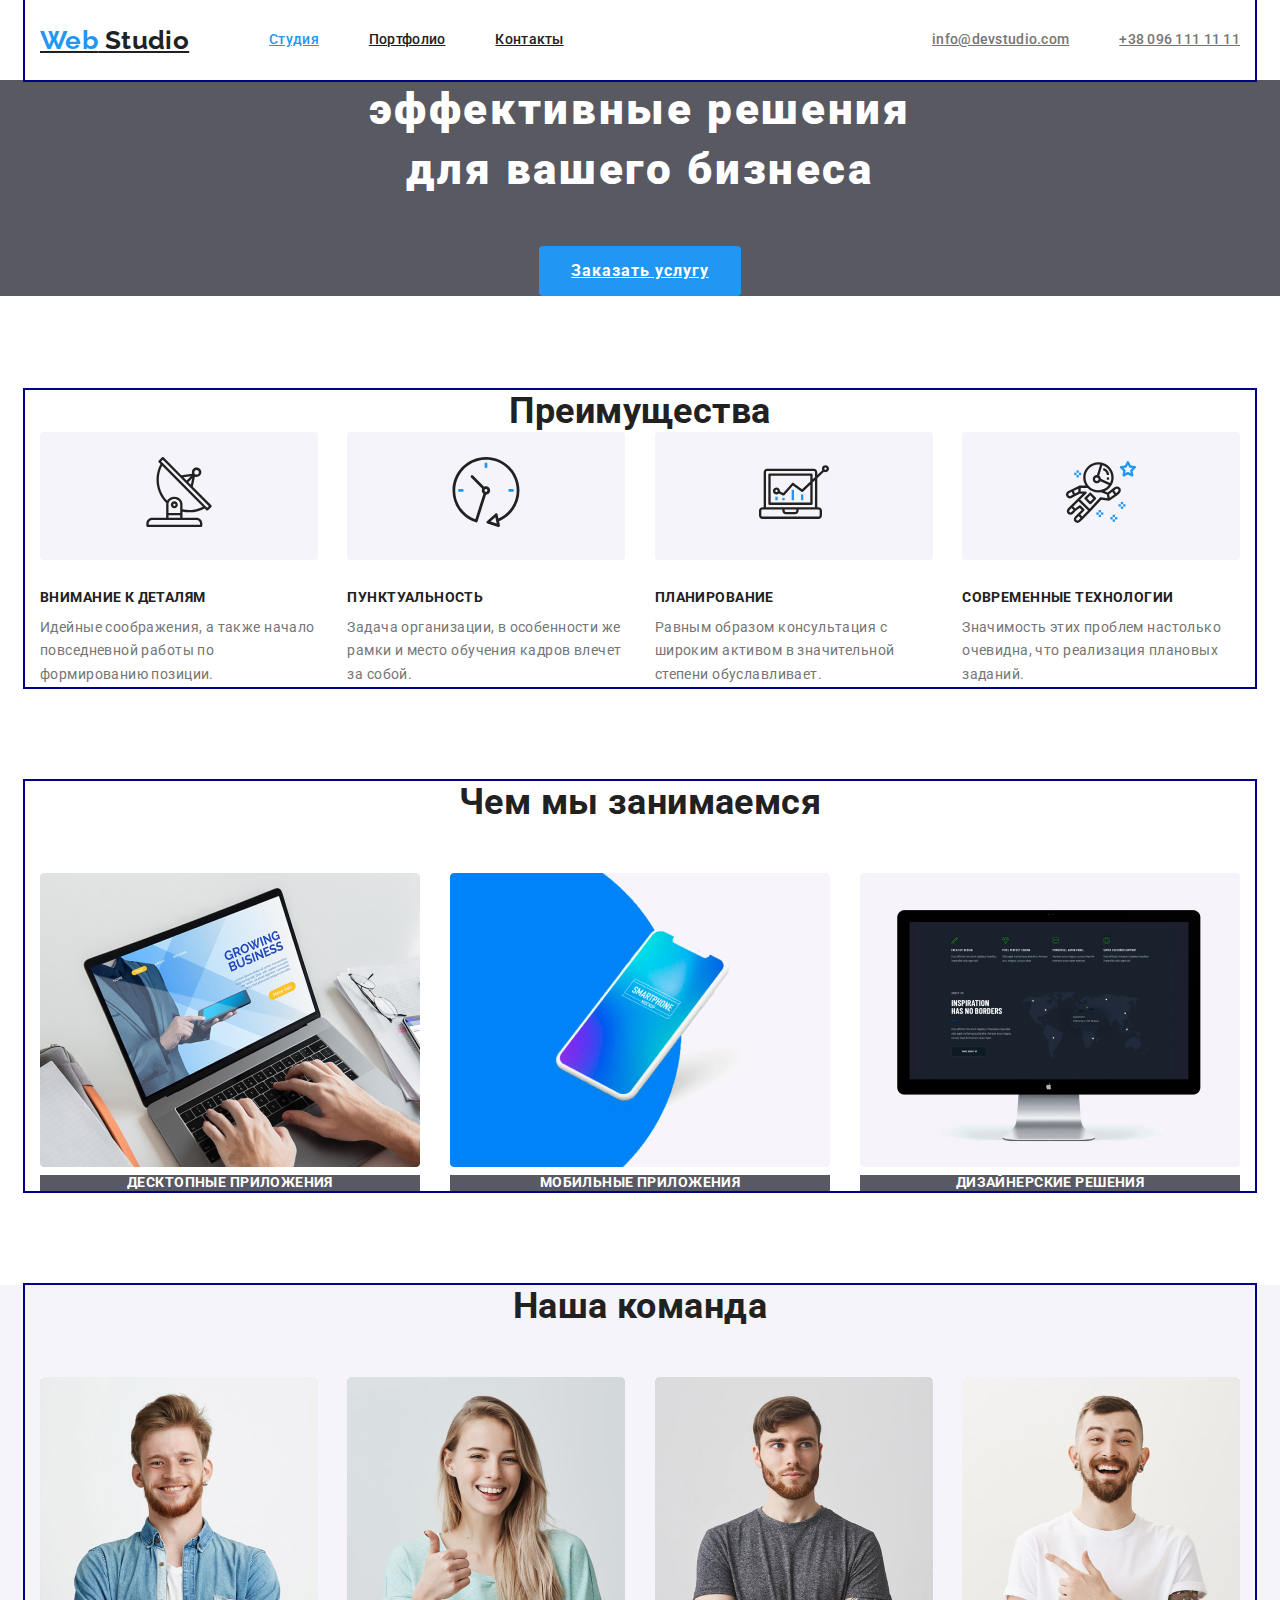
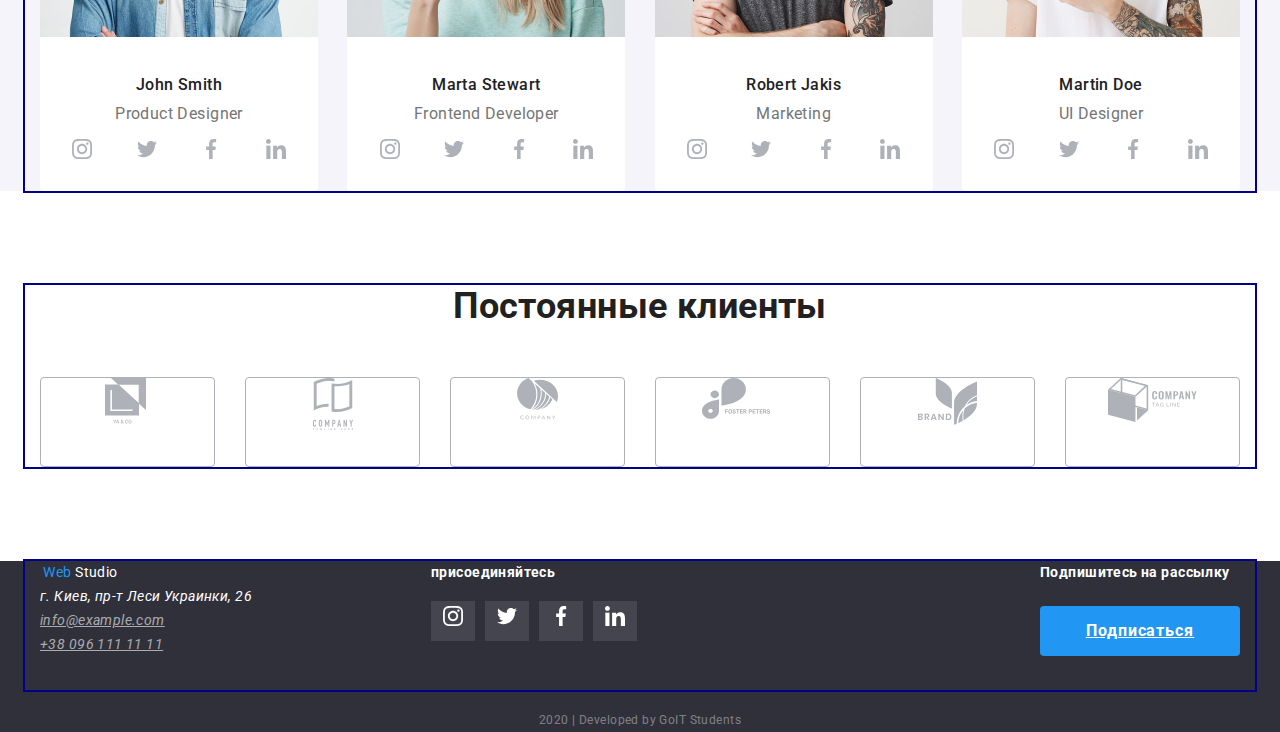
==== commit f2c99dc7: "Доделано ДЗ №3" ====
--- a/index.html
+++ b/index.html
@@ -120,18 +120,11 @@
               </a>
               <p class="services-name">Десктопные приложения</p>
             </li>
-            <li class="item>
-              <a href="">
-                <img
-                  src="./images/cellphone.jpg"
-                  alt="мобильный телефон"
-                  width="380"
-                  height="294"
-                />
-              </a>
+            <li class="item">
+              <a href=""><img src="./images/cellphone.jpg" alt="мобильный телефон" width="380" height="294" /></a>
               <p class="services-name">Мобильные приложения</p>
             </li>
-            <li class="item>
+            <li class="item">
               <a href="">
                 <img
                   src="./images/monitor.jpg"
@@ -331,7 +324,7 @@
       <div class="container footer-container">
         <!-- Контакты компании -->
         <div class="address">
-          <a href="./index.html" class="logo">
+          <a href="./index.html" class="logo"></a>
             <span class="logo-blue">Web</span> Studio
           </a>
           <address>
@@ -344,22 +337,22 @@
         <div class="company-social">
           <p class="appeal"><strong>присоединяйтесь</strong></p>
           <ul class="list-socials">
-            <li>
+            <li class="item">
               <a href="" class="socials"
                 ><img src="./images/instagram2.svg" alt="Ссылка на Instagram"
               /></a>
             </li>
-            <li>
+            <li class="item">
               <a href="" class="socials"
                 ><img src="./images/twitter2.svg" alt="Ссылка на Twitter"
               /></a>
             </li>
-            <li>
+            <li class="item">
               <a href="" class="socials"
                 ><img src="./images/facebook2.svg" alt="Ссылка на Facebook"
               /></a>
             </li>
-            <li>
+            <li class="item">
               <a href="" class="socials"
                 ><img src="./images/linkedin2.svg" alt="Ссылка на LinkedIn"
               /></a>
@@ -371,7 +364,7 @@
           <p class="appeal">
             <strong>Подпишитесь на рассылку</strong>
           </p>
-          <a href="" class="button primary">Подписаться</a>
+          <a href="" class="button">Подписаться</a>
         </div>
       </div>
       <p class="copyright">2020 | Developed by GoIT Students</p>
--- a/css/style.css
+++ b/css/style.css
@@ -55,10 +55,6 @@
 
 /* Logo */
 .logo {
-  /* display: block;
-  padding-top: 24px;
-  padding-bottom: 25px; */
-
   color: var(--title-text-color);
   font-family: raleway, cursive;
   font-weight: 700;
@@ -249,7 +245,6 @@
 /* Team */
 
 .our-team {
-  padding: 94px 200px;
   margin-bottom: 94px;
   background-color: var(--secondary-bg-color);
 }
@@ -263,10 +258,16 @@
   justify-content: space-between;
 }
 
+.socials {
+  padding: 12px;
+  background-color: var(--primary-white-color);
+}
+
 .list-socials {
   display: flex;
   justify-content: space-evenly;
   margin-bottom: 24px;
+  
 }
 
 .team .item {
@@ -296,10 +297,7 @@
   text-align: center;
 }
 
-.socials:hover,
-.socials:focus {
-  background-color: var(--accent-color);
-}
+
 
 /* Clients */
 
@@ -357,11 +355,52 @@
   color: rgba(255, 255, 255, 0.6);
 }
 
+.company-social {
+  margin-left: 179px;
+}
+
 .appeal {
   margin-bottom: 21px;
 }
 
+.company-social .list-socials {
+  margin-bottom: 56px;
+}
+
+.company-social .socials {
+  background-color: rgba(255, 255, 255, 0.1);
+}
+
+.list-socials .item + .item {
+  margin-left: 10px;
+}
+
+.socials:hover,
+.socials:focus {
+  background-color: var(--accent-color);
+}
+
+.subscription {
+  margin-left: auto;
+}
+
+.subscription .button {
+  padding: 10px 45px;
+  min-width: 200px;
+
+  color: var(--primary-white-color);
+  background-color: var(--accent-color);
+
+  font-weight: 700;
+  font-size: 16px;
+  line-height: 1.87;
+  letter-spacing: 0.06em;
+  text-align: center;
+}
+
 .copyright {
+  margin-top: 18px;
+
   color: rgba(255, 255, 255, 0.4);
   font-size: 12px;
   line-height: 2;
@@ -370,32 +409,22 @@
 
 /* Portfolio.html */
 
-/* Work Examples */
-.project {
-  color: var(--primary-text-color);
-  font-size: 16px;
-  line-height: 1.87;
-}
-
-.project-title {
-  color: var(--title-text-color);
-  font-weight: 700;
-  font-size: 18px;
-  line-height: 2;
-  letter-spacing: 0.06em;
-}
-
-.project .text {
-  color: var(--primary-white-color);
-  background-color: rgba(33, 150, 243, 0.9);
-  font-size: 18px;
-  line-height: 1.56;
+.portfolio {
+  margin-top: 93px;
+  margin-bottom: 94px;
 }
 
 /* Filters */
 
 .filters {
-  text-align: center;
+  display: flex;
+  justify-content: center;
+
+  margin-bottom: 50px;
+}
+
+.filters .item + .item {
+  margin-left: 8px;
 }
 
 .filters .button {
@@ -405,8 +434,70 @@
   text-align: center;
 }
 
+.filters .button + .button {
+  margin-left: 8px;
+}
+
 .filters .button:hover,
 .filters .button:focus {
   background-color: var(--accent-color);
   color: var(--primary-white-color);
 }
+
+.work-examples {
+  display: flex;
+  flex-wrap: wrap;
+  justify-content: space-between;
+}
+
+.work-examples .item {
+  border: 1px solid #eeeeee;
+  border-radius: 5px;
+
+  width: calc((100% - 60px) / 3)
+  margin-right: 30px;
+  margin-bottom: 30px;
+}
+
+.work-examples .item:nth-child(3n) {
+  margin-right: 0px;
+}
+
+.work-examples .item:nth-last-child(-n + 3) {
+  margin-bottom: 0px;
+}
+
+/* Work Examples */
+.project {
+  margin-bottom: 20px;
+
+  color: var(--primary-text-color);
+  font-size: 16px;
+  line-height: 1.87;
+}
+
+.project-title {
+  margin-top: 0px;
+  margin-bottom: 4px;
+  margin-left: 24px;
+  margin-right: 24px;
+
+  color: var(--title-text-color);
+  font-weight: 700;
+  font-size: 18px;
+  line-height: 2;
+  letter-spacing: 0.06em;
+}
+
+.project-type {
+  margin-bottom: 20px;
+  margin-left: 24px;
+  margin-right: 24px;
+}
+
+.project .text {
+  color: var(--primary-white-color);
+  background-color: rgba(33, 150, 243, 0.9);
+  font-size: 18px;
+  line-height: 1.56;
+}
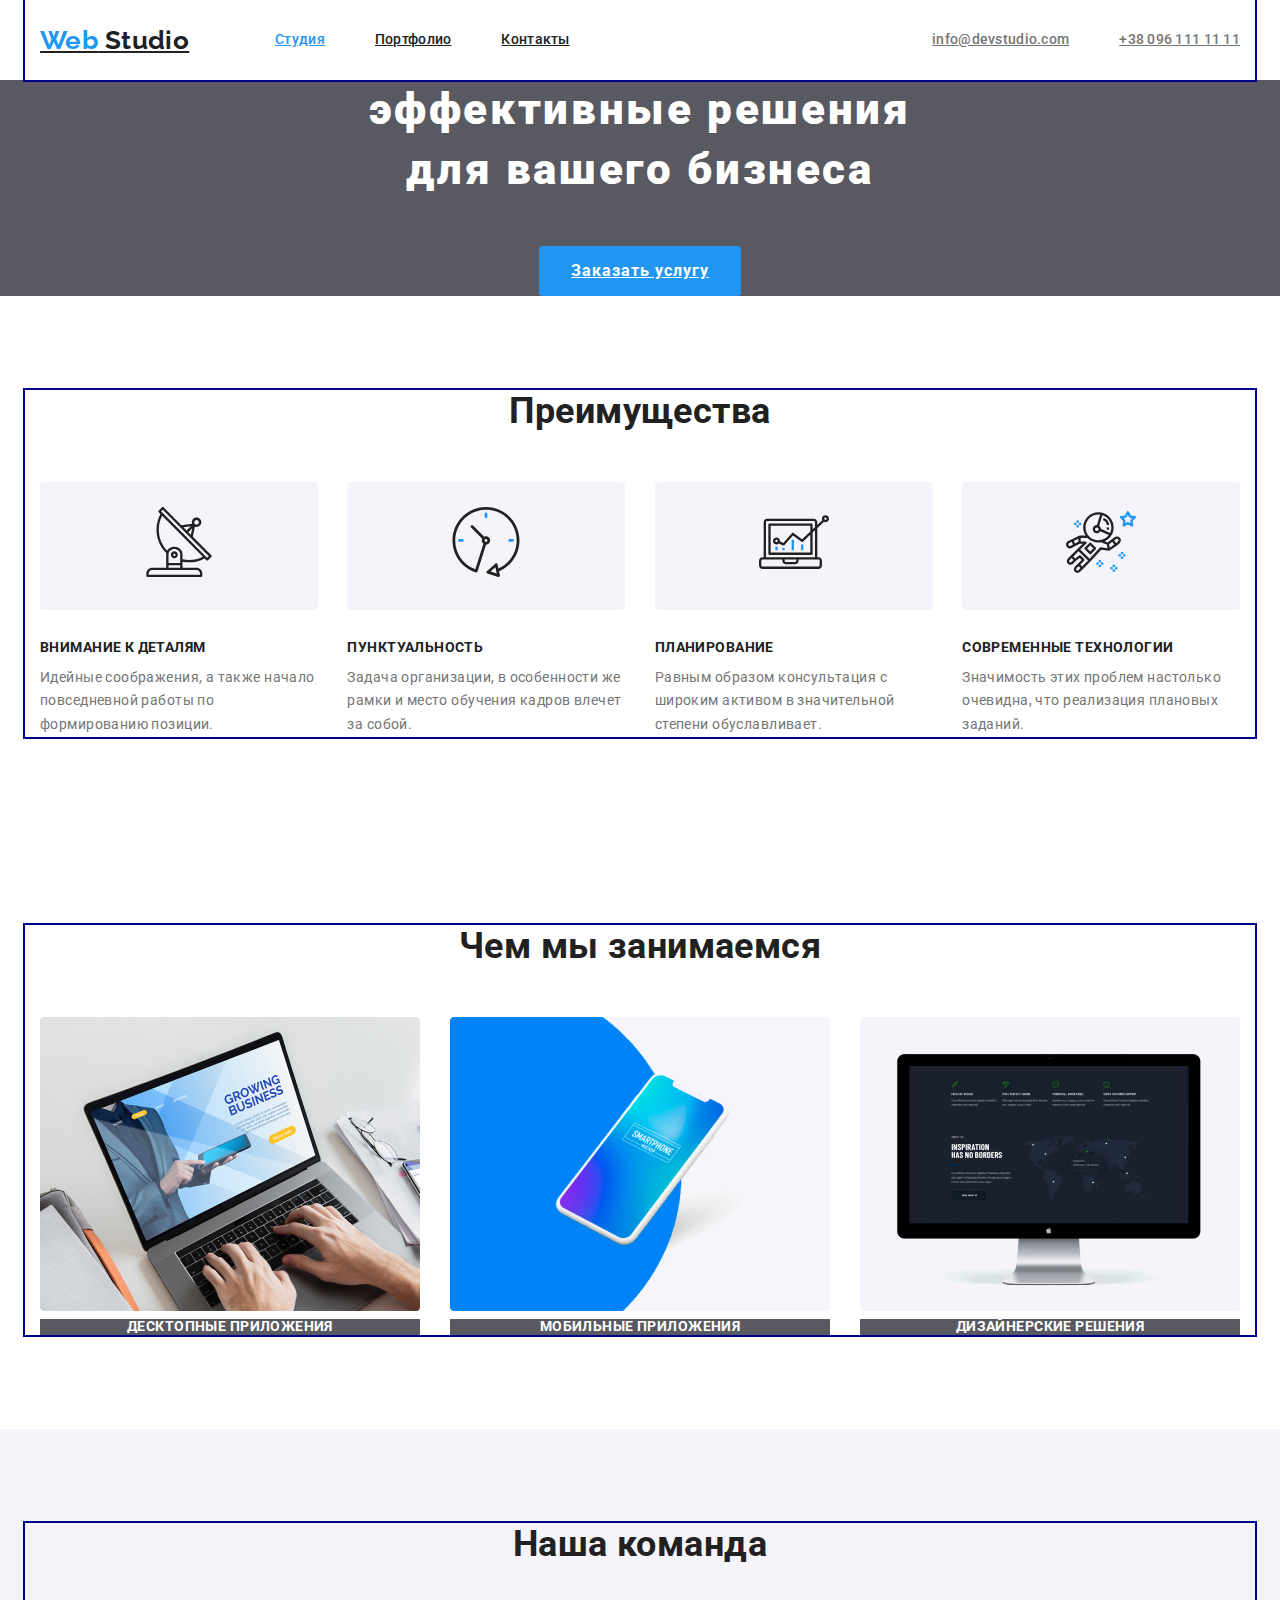
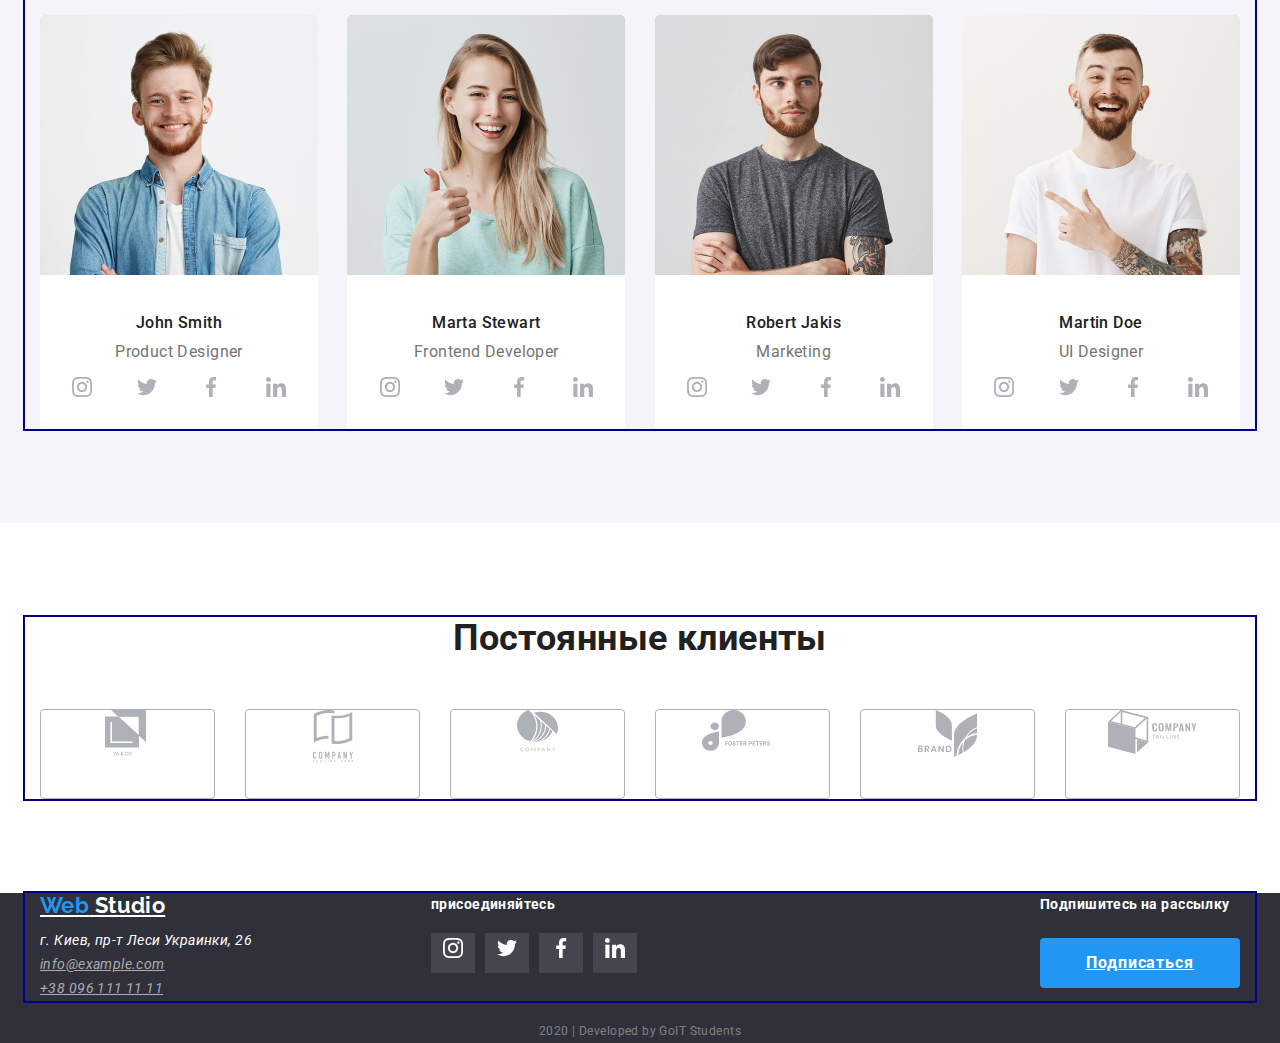
==== commit 7459d2cf: "Внесены правки" ====
--- a/index.html
+++ b/index.html
@@ -18,11 +18,17 @@
     <!-- шапка страницы -->
     <header>
       <div class="container main-nav">
-        <a href="./index.html" class="logo"><span class="logo-blue">Web</span> Studio</a>
+        <a href="./index.html" class="logo"
+          ><span class="logo-blue">Web</span> Studio</a
+        >
         <nav>
           <ul class="site-nav">
-            <li class="item"><a href="./index.html" class="link current">Студия</a></li>
-            <li class="item"><a href="./portfolio.html" class="link">Портфолио</a></li>
+            <li class="item">
+              <a href="./index.html" class="link current">Студия</a>
+            </li>
+            <li class="item">
+              <a href="./portfolio.html" class="link">Портфолио</a>
+            </li>
             <li class="item"><a href="" class="link">Контакты</a></li>
           </ul>
         </nav>
@@ -53,7 +59,7 @@
 
       <!--Преимущества-->
       <section class="section">
-        <div class="container ">
+        <div class="container">
           <h2 class="section-title">Преимущества</h2>
 
           <ul class="advantages">
@@ -110,7 +116,7 @@
           <h2 class="section-title">Чем мы занимаемся</h2>
           <ul class="list">
             <li class="item">
-              <a href="">
+              <a href="" class="link">
                 <img
                   src="./images/laptop.jpg"
                   alt="ноутбук"
@@ -121,11 +127,17 @@
               <p class="services-name">Десктопные приложения</p>
             </li>
             <li class="item">
-              <a href=""><img src="./images/cellphone.jpg" alt="мобильный телефон" width="380" height="294" /></a>
+              <a href="" class="link"
+                ><img
+                  src="./images/cellphone.jpg"
+                  alt="мобильный телефон"
+                  width="380"
+                  height="294"
+              /></a>
               <p class="services-name">Мобильные приложения</p>
             </li>
             <li class="item">
-              <a href="">
+              <a href="" class="link">
                 <img
                   src="./images/monitor.jpg"
                   alt="монитор"
@@ -319,17 +331,22 @@
         </div>
       </section>
     </main>
+
     <!-- Футер -->
     <footer class="footer">
       <div class="container footer-container">
         <!-- Контакты компании -->
         <div class="address">
-          <a href="./index.html" class="logo"></a>
+          <a href="./index.html" class="logo">
             <span class="logo-blue">Web</span> Studio
           </a>
           <address>
-            <span class="physical-adress">г. Киев, пр-т Леси Украинки, 26 <br></span>
-            <a href="mailto:info@example.com" class="link">info@example.com <br></a>
+            <span class="physical-adress"
+              >г. Киев, пр-т Леси Украинки, 26 <br
+            /></span>
+            <a href="mailto:info@example.com" class="link"
+              >info@example.com <br
+            /></a>
             <a href="tel:+380961111111" class="link">+38 096 111 11 11</a>
           </address>
         </div>
--- a/css/style.css
+++ b/css/style.css
@@ -55,6 +55,8 @@
 
 /* Logo */
 .logo {
+  margin-right: 86px;
+
   color: var(--title-text-color);
   font-family: raleway, cursive;
   font-weight: 700;
@@ -70,7 +72,6 @@
 
 .site-nav {
   display: flex;
-  margin-left: 80px;
 }
 
 .site-nav .item:not(:last-child) {
@@ -130,7 +131,6 @@
 .hero {
   background-color: rgba(47, 48, 58, 0.8);
   text-align: center;
-  margin-bottom: 94px;
 }
 
 .hero-title {
@@ -169,9 +169,15 @@
 }
 
 /* Section */
+
+.section {
+  padding-top: 94px;
+  padding-bottom: 94px;
+}
+
 .section-title {
   margin-top: 0;
-  margin-bottom: 0;
+  margin-bottom: 50px;
   color: var(--title-text-color);
 
   font-weight: 700;
@@ -185,7 +191,6 @@
 .advantages {
   display: flex;
   justify-content: space-between;
-  margin-bottom: 94px;
 }
 
 .advantages .item {
@@ -219,17 +224,13 @@
 
 /* Services */
 
-.services {
-  margin-bottom: 94px;
-}
-
-.services .section-title {
-  margin-bottom: 50px;
-}
-
 .services .list {
   display: flex;
   justify-content: space-between;
+}
+
+.services .link {
+  display: inline-block;
 }
 
 .services-name {
@@ -245,17 +246,28 @@
 /* Team */
 
 .our-team {
-  margin-bottom: 94px;
   background-color: var(--secondary-bg-color);
 }
 
-.our-team .section-title {
-  margin-bottom: 50px;
-}
-
 .team {
   display: flex;
   justify-content: space-between;
+}
+
+.team .item {
+  border-radius: 4px;
+  padding-bottom: 24px;
+
+  background-color: var(--primary-white-color);
+}
+
+.team .section-title {
+  margin-bottom: 10px;
+
+  font-weight: 500;
+  font-size: 16px;
+  line-height: 1.19;
+  text-align: center;
 }
 
 .socials {
@@ -266,23 +278,6 @@
 .list-socials {
   display: flex;
   justify-content: space-evenly;
-  margin-bottom: 24px;
-  
-}
-
-.team .item {
-  border-radius: 4px;
-
-  background-color: var(--primary-white-color);
-}
-
-.team .section-title {
-  margin-bottom: 10px;
-
-  font-weight: 500;
-  font-size: 16px;
-  line-height: 1.19;
-  text-align: center;
 }
 
 .photo-employee {
@@ -297,15 +292,11 @@
   text-align: center;
 }
 
-
-
 /* Clients */
 
 .clients {
   display: flex;
   justify-content: space-between;
-  margin-top: 50px;
-  margin-bottom: 94px;
 }
 
 .clients .link {
@@ -363,10 +354,6 @@
   margin-bottom: 21px;
 }
 
-.company-social .list-socials {
-  margin-bottom: 56px;
-}
-
 .company-social .socials {
   background-color: rgba(255, 255, 255, 0.1);
 }
@@ -409,11 +396,6 @@
 
 /* Portfolio.html */
 
-.portfolio {
-  margin-top: 93px;
-  margin-bottom: 94px;
-}
-
 /* Filters */
 
 .filters {
@@ -444,19 +426,21 @@
   color: var(--primary-white-color);
 }
 
+/* Work Examples */
+
 .work-examples {
   display: flex;
   flex-wrap: wrap;
-  justify-content: space-between;
 }
 
 .work-examples .item {
   border: 1px solid #eeeeee;
   border-radius: 5px;
 
-  width: calc((100% - 60px) / 3)
+  width: calc((100% - 60px) / 3);
+  margin-bottom: 30px;
   margin-right: 30px;
-  margin-bottom: 30px;
+  padding-bottom: 20px;
 }
 
 .work-examples .item:nth-child(3n) {
@@ -467,17 +451,14 @@
   margin-bottom: 0px;
 }
 
-/* Work Examples */
 .project {
-  margin-bottom: 20px;
-
   color: var(--primary-text-color);
   font-size: 16px;
   line-height: 1.87;
 }
 
 .project-title {
-  margin-top: 0px;
+  margin-top: 20px;
   margin-bottom: 4px;
   margin-left: 24px;
   margin-right: 24px;
@@ -490,7 +471,6 @@
 }
 
 .project-type {
-  margin-bottom: 20px;
   margin-left: 24px;
   margin-right: 24px;
 }
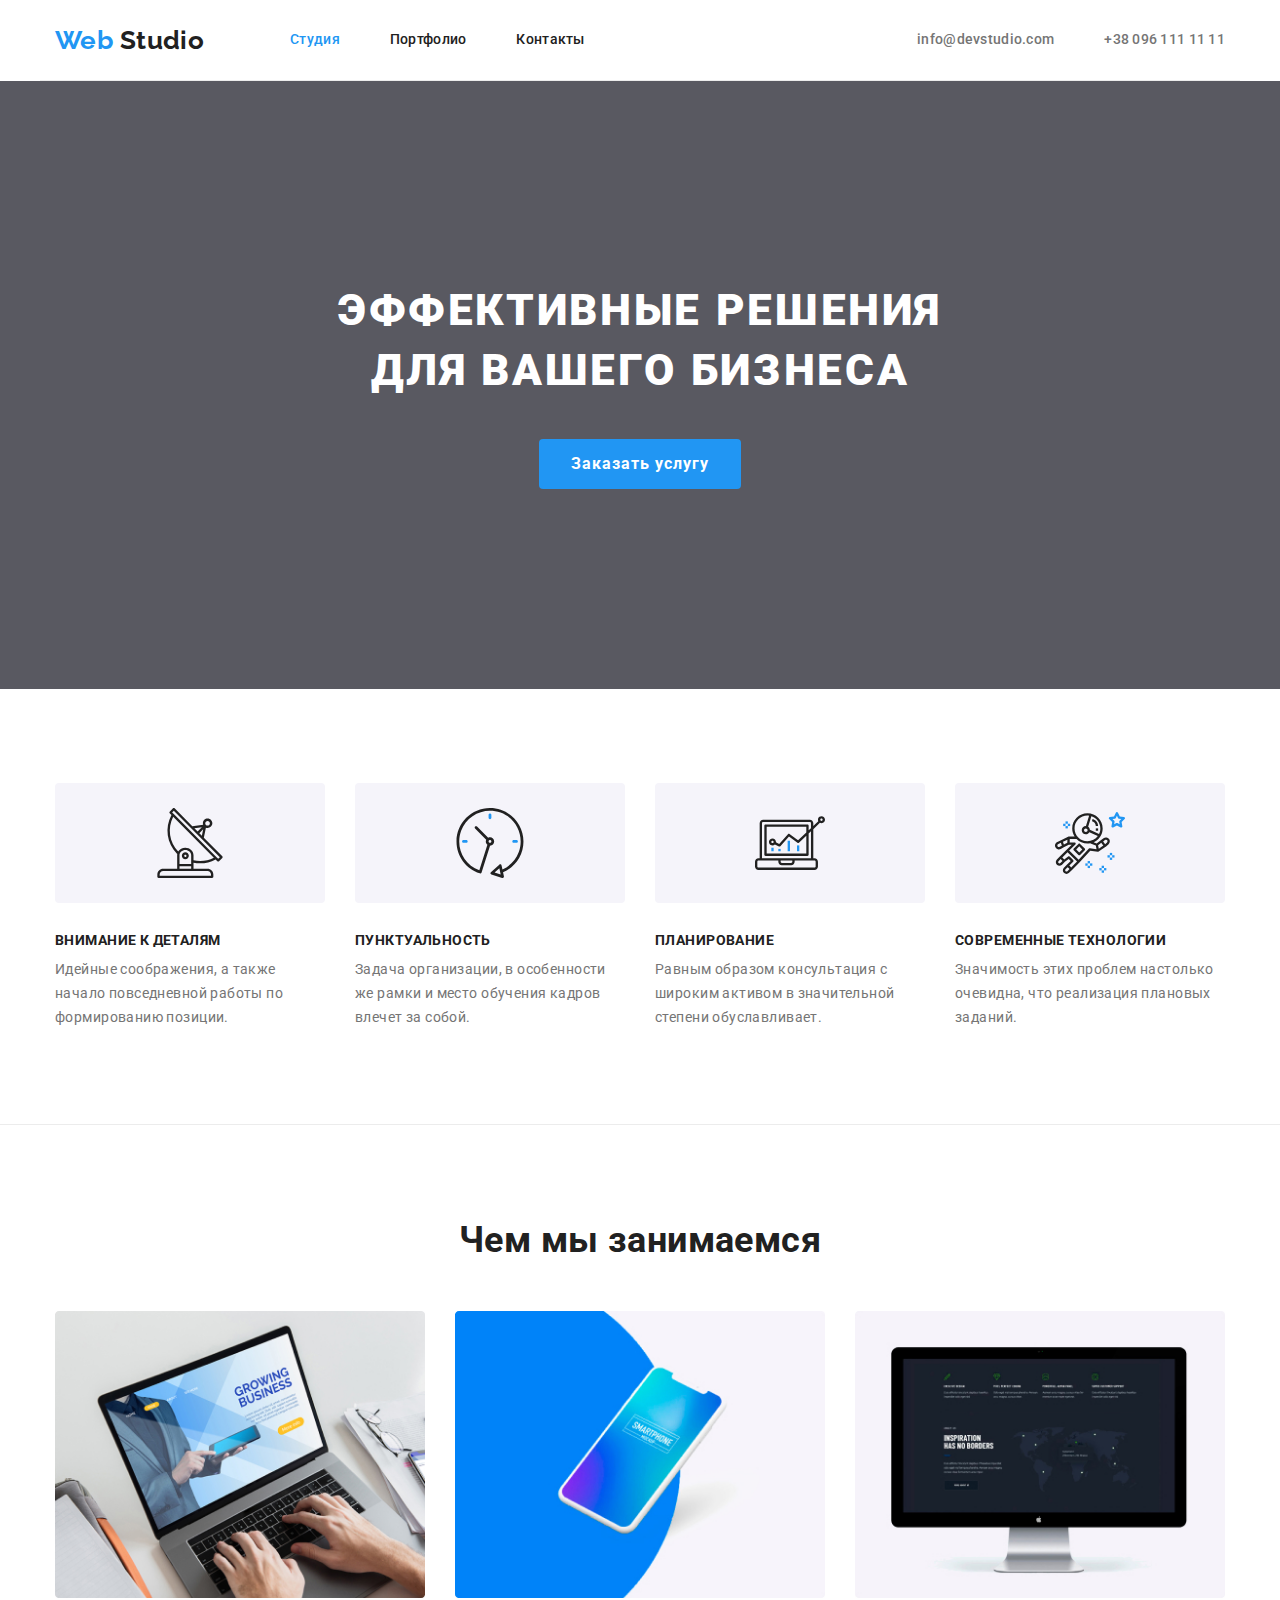
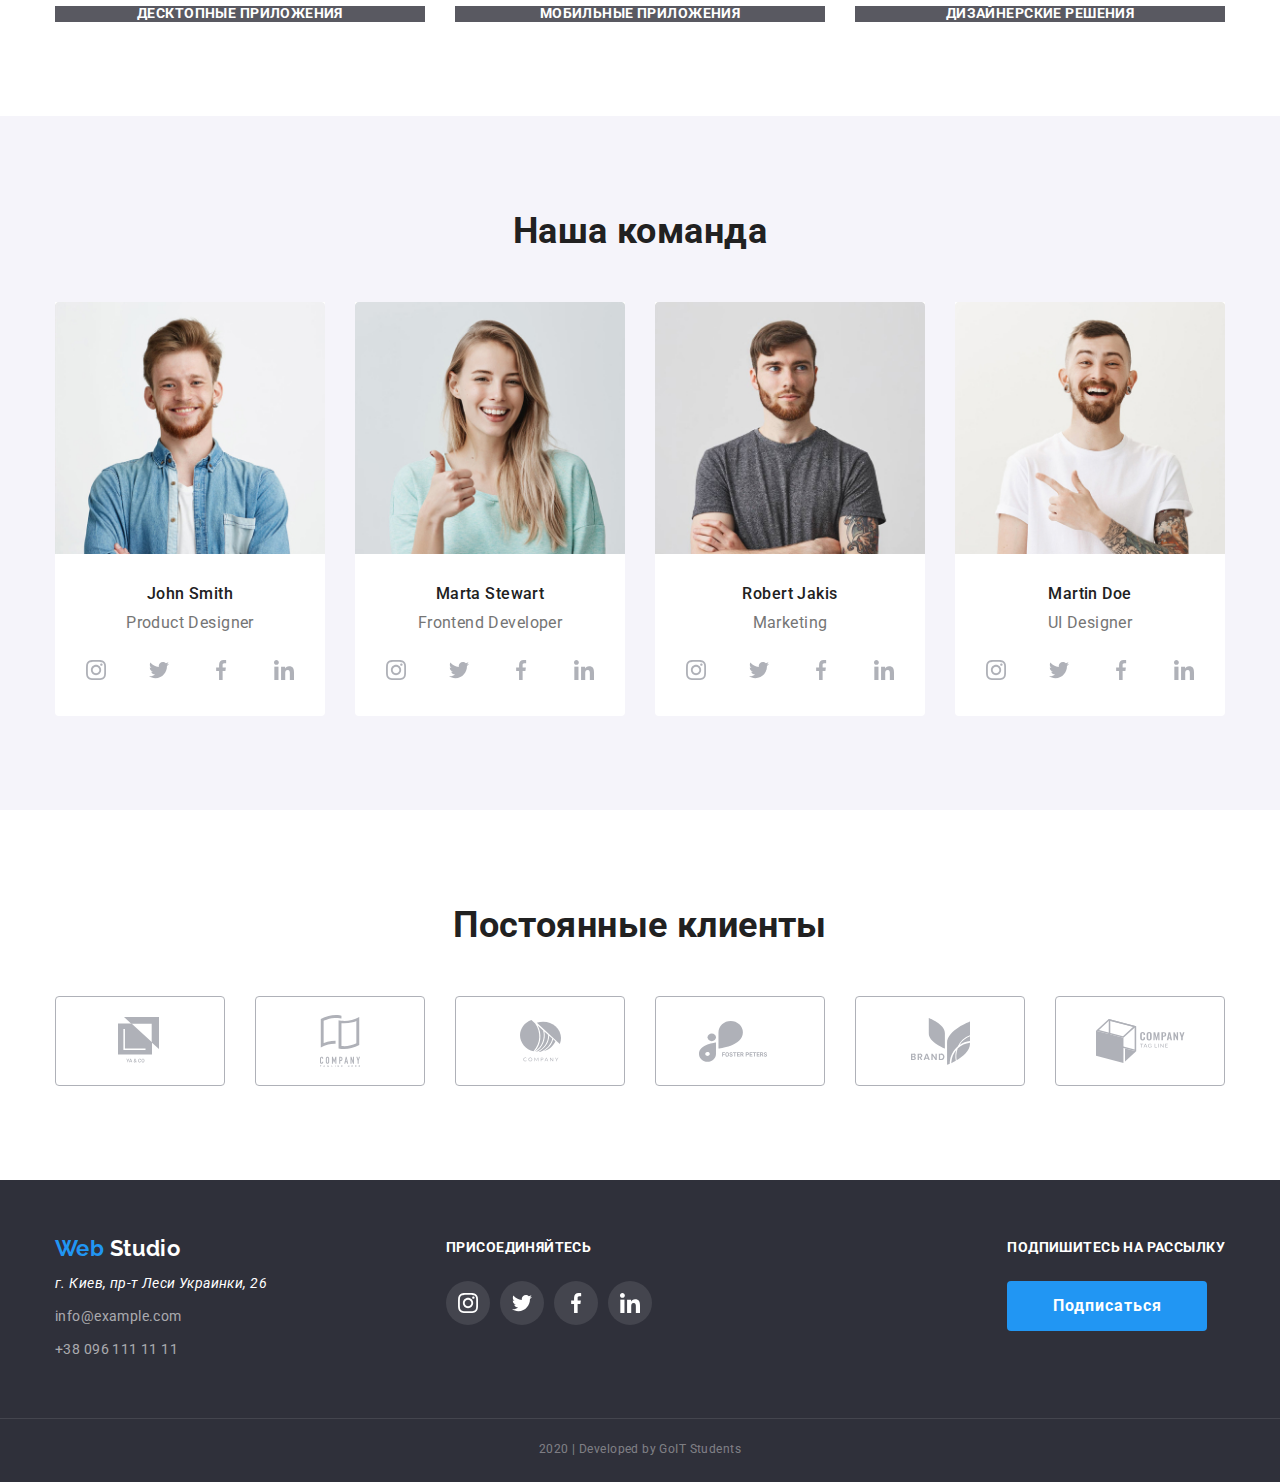
==== commit ae35376b: "Внесены правки по замечаниям ментора" ====
--- a/index.html
+++ b/index.html
@@ -54,13 +54,13 @@
           для вашего бизнеса
         </h1>
 
-        <a href="" class="button">Заказать услугу</a>
+        <a href="" class="link button">Заказать услугу</a>
       </section>
 
       <!--Преимущества-->
       <section class="section">
         <div class="container">
-          <h2 class="section-title">Преимущества</h2>
+          <h2 class="section-title is-hidden">Преимущества</h2>
 
           <ul class="advantages">
             <li class="item">
@@ -120,7 +120,7 @@
                 <img
                   src="./images/laptop.jpg"
                   alt="ноутбук"
-                  width="380"
+                  width="370"
                   height="294"
                 />
               </a>
@@ -131,7 +131,7 @@
                 ><img
                   src="./images/cellphone.jpg"
                   alt="мобильный телефон"
-                  width="380"
+                  width="370"
                   height="294"
               /></a>
               <p class="services-name">Мобильные приложения</p>
@@ -141,7 +141,7 @@
                 <img
                   src="./images/monitor.jpg"
                   alt="монитор"
-                  width="380"
+                  width="370"
                   height="294"
                 />
               </a>
@@ -166,24 +166,24 @@
               <p class="position">Product Designer</p>
               <ul class="list-socials">
                 <li>
-                  <a href="" class="socials"
+                  <a href="" class="socials link"
                     ><img
                       src="./images/instagram1.svg"
                       alt="Ссылка на Instagram"
                   /></a>
                 </li>
                 <li>
-                  <a href="" class="socials"
+                  <a href="" class="socials link"
                     ><img src="./images/twitter1.svg" alt="Ссылка на Twitter"
                   /></a>
                 </li>
                 <li>
-                  <a href="" class="socials"
+                  <a href="" class="socials link"
                     ><img src="./images/facebook1.svg" alt="Ссылка на Facebook"
                   /></a>
                 </li>
                 <li>
-                  <a href="" class="socials"
+                  <a href="" class="socials link"
                     ><img src="./images/linkedin1.svg" alt="Ссылка на LinkedIn"
                   /></a>
                 </li>
@@ -199,24 +199,24 @@
               <p class="position">Frontend Developer</p>
               <ul class="list-socials">
                 <li>
-                  <a href="" class="socials"
+                  <a href="" class="socials link"
                     ><img
                       src="./images/instagram1.svg"
                       alt="Ссылка на Instagram"
                   /></a>
                 </li>
                 <li>
-                  <a href="" class="socials"
+                  <a href="" class="socials link"
                     ><img src="./images/twitter1.svg" alt="Ссылка на Twitter"
                   /></a>
                 </li>
                 <li>
-                  <a href="" class="socials"
+                  <a href="" class="socials link"
                     ><img src="./images/facebook1.svg" alt="Ссылка на Facebook"
                   /></a>
                 </li>
                 <li>
-                  <a href="" class="socials"
+                  <a href="" class="socials link"
                     ><img src="./images/linkedin1.svg" alt="Ссылка на LinkedIn"
                   /></a>
                 </li>
@@ -232,24 +232,24 @@
               <p class="position">Marketing</p>
               <ul class="list-socials">
                 <li>
-                  <a href="" class="socials"
+                  <a href="" class="socials link"
                     ><img
                       src="./images/instagram1.svg"
                       alt="Ссылка на Instagram"
                   /></a>
                 </li>
                 <li>
-                  <a href="" class="socials"
+                  <a href="" class="socials link"
                     ><img src="./images/twitter1.svg" alt="Ссылка на Twitter"
                   /></a>
                 </li>
                 <li>
-                  <a href="" class="socials"
+                  <a href="" class="socials link"
                     ><img src="./images/facebook1.svg" alt="Ссылка на Facebook"
                   /></a>
                 </li>
                 <li>
-                  <a href="" class="socials"
+                  <a href="" class="socials link"
                     ><img src="./images/linkedin1.svg" alt="Ссылка на LinkedIn"
                   /></a>
                 </li>
@@ -265,24 +265,24 @@
               <p class="position">UI Designer</p>
               <ul class="list-socials">
                 <li>
-                  <a href="" class="socials"
+                  <a href="" class="socials link"
                     ><img
                       src="./images/instagram1.svg"
                       alt="Ссылка на Instagram"
                   /></a>
                 </li>
                 <li>
-                  <a href="" class="socials"
+                  <a href="" class="socials link"
                     ><img src="./images/twitter1.svg" alt="Ссылка на Twitter"
                   /></a>
                 </li>
                 <li>
-                  <a href="" class="socials"
+                  <a href="" class="socials link"
                     ><img src="./images/facebook1.svg" alt="Ссылка на Facebook"
                   /></a>
                 </li>
                 <li>
-                  <a href="" class="socials"
+                  <a href="" class="socials link"
                     ><img src="./images/linkedin1.svg" alt="Ссылка на LinkedIn"
                   /></a>
                 </li>
@@ -297,33 +297,33 @@
         <div class="container">
           <h2 class="section-title">Постоянные клиенты</h2>
           <ul class="clients">
-            <li>
-              <a href="" class="link"
+            <li class="item">
+              <a href="" class="link first-client"
                 ><img src="./images/logo1.svg" alt="Логотип компании 1"
               /></a>
             </li>
-            <li>
-              <a href="" class="link"
+            <li class="item">
+              <a href="" class="link second-client"
                 ><img src="./images/logo2.svg" alt="Логотип компании 2"
               /></a>
             </li>
-            <li>
-              <a href="" class="link"
+            <li class="item">
+              <a href="" class="link third-client"
                 ><img src="./images/logo3.svg" alt="Логотип компании 3"
               /></a>
             </li>
-            <li>
-              <a href="" class="link"
+            <li class="item">
+              <a href="" class="link fourth-client"
                 ><img src="./images/logo4.svg" alt="Логотип компании 4"
               /></a>
             </li>
-            <li>
-              <a href="" class="link"
+            <li class="item">
+              <a href="" class="link fifth-client"
                 ><img src="./images/logo5.svg" alt="Логотип компании 5"
               /></a>
             </li>
-            <li>
-              <a href="" class="link"
+            <li class="item">
+              <a href="" class="link sixth-client"
                 ><img src="./images/logo6.svg" alt="Логотип компании 6"
               /></a>
             </li>
@@ -342,35 +342,33 @@
           </a>
           <address>
             <span class="physical-adress"
-              >г. Киев, пр-т Леси Украинки, 26 <br
-            /></span>
-            <a href="mailto:info@example.com" class="link"
-              >info@example.com <br
-            /></a>
+              >г. Киев, пр-т Леси Украинки, 26
+            </span>
+            <a href="mailto:info@example.com" class="link">info@example.com </a>
             <a href="tel:+380961111111" class="link">+38 096 111 11 11</a>
           </address>
         </div>
         <!-- Соцсети компании -->
         <div class="company-social">
-          <p class="appeal"><strong>присоединяйтесь</strong></p>
+          <p class="appeal"><b>присоединяйтесь</b></p>
           <ul class="list-socials">
             <li class="item">
-              <a href="" class="socials"
+              <a href="" class="socials link"
                 ><img src="./images/instagram2.svg" alt="Ссылка на Instagram"
               /></a>
             </li>
             <li class="item">
-              <a href="" class="socials"
+              <a href="" class="socials link"
                 ><img src="./images/twitter2.svg" alt="Ссылка на Twitter"
               /></a>
             </li>
             <li class="item">
-              <a href="" class="socials"
+              <a href="" class="socials link"
                 ><img src="./images/facebook2.svg" alt="Ссылка на Facebook"
               /></a>
             </li>
             <li class="item">
-              <a href="" class="socials"
+              <a href="" class="socials link"
                 ><img src="./images/linkedin2.svg" alt="Ссылка на LinkedIn"
               /></a>
             </li>
@@ -379,9 +377,9 @@
         <!-- подписка -->
         <div class="subscription">
           <p class="appeal">
-            <strong>Подпишитесь на рассылку</strong>
+            <b>Подпишитесь на рассылку</b>
           </p>
-          <a href="" class="button">Подписаться</a>
+          <a href="" class="button link">Подписаться</a>
         </div>
       </div>
       <p class="copyright">2020 | Developed by GoIT Students</p>
--- a/css/style.css
+++ b/css/style.css
@@ -29,10 +29,16 @@
 .container {
   margin-left: auto;
   margin-right: auto;
-  width: 1230px;
+  width: 1200px;
   padding-left: 15px;
   padding-right: 15px;
-  outline: 2px solid darkblue;
+  /* outline: 2px solid darkblue; */
+}
+
+img {
+  display: block;
+  max-width: 100%;
+  height: auto;
 }
 
 ul {
@@ -46,11 +52,19 @@
   margin-bottom: 0;
 }
 
+a {
+  display: block;
+  font-style: normal;
+  text-decoration: none;
+}
+
 /* Header */
 
 .main-nav {
   display: flex;
   align-items: center;
+
+  border-bottom: 1px solid #ececec;
 }
 
 /* Logo */
@@ -79,7 +93,6 @@
 }
 
 .site-nav .link {
-  display: block;
   padding-top: 32px;
   padding-bottom: 32px;
 
@@ -111,7 +124,6 @@
 }
 
 .contacts-nav .link {
-  display: block;
   padding-top: 32px;
   padding-bottom: 32px;
 
@@ -129,21 +141,23 @@
 
 /* Hero */
 .hero {
+  padding-bottom: 200px;
+  padding-top: 200px;
   background-color: rgba(47, 48, 58, 0.8);
   text-align: center;
 }
 
 .hero-title {
   margin-top: 0;
-  margin-bottom: 0;
+  margin-bottom: 38px;
+  min-width: 646px;
 
   color: var(--primary-white-color);
   font-weight: 900;
   font-size: 44px;
   line-height: 1.36;
   letter-spacing: 0.06em;
-
-  margin-bottom: 46px;
+  text-transform: uppercase;
 }
 
 /* Button */
@@ -168,6 +182,11 @@
   letter-spacing: 0.06em;
 }
 
+.hero .button:hover,
+.hero .button:focus {
+  background-color: blue;
+}
+
 /* Section */
 
 .section {
@@ -188,13 +207,20 @@
 
 /* Advantages */
 
+.is-hidden {
+  display: none;
+}
+
 .advantages {
   display: flex;
-  justify-content: space-between;
 }
 
 .advantages .item {
-  width: 277.77px;
+  width: calc((100% - 3 * 30px) / 4);
+}
+
+.advantages .item + .item {
+  margin-left: 30px;
 }
 
 .advantages .link:hover,
@@ -203,10 +229,9 @@
 }
 
 .advantages .link {
-  display: inline-block;
   border-radius: 4px;
-  padding: 25px 103.91px;
-  min-width: 277.77px;
+  padding: 25px 100px;
+  min-width: 270px;
   margin-bottom: 30px;
 
   background-color: var(--secondary-bg-color);
@@ -224,15 +249,29 @@
 
 /* Services */
 
+.services {
+  border-top-width: 1px;
+  border-top-style: solid;
+  border-top-color: #ececec;
+}
+
 .services .list {
   display: flex;
-  justify-content: space-between;
+}
+
+.services .item + .item {
+  margin-left: 30px;
 }
 
 .services .link {
   display: inline-block;
 }
 
+.services .link:hover,
+.services .link:focus {
+  border: solid;
+}
+
 .services-name {
   background-color: rgba(47, 48, 58, 0.8);
   color: var(--primary-white-color);
@@ -251,14 +290,23 @@
 
 .team {
   display: flex;
-  justify-content: space-between;
-}
-
-.team .item {
+}
+
+.team > .item {
+  width: calc((100% - 3 * 30px) / 4);
   border-radius: 4px;
   padding-bottom: 24px;
 
   background-color: var(--primary-white-color);
+}
+
+.team > .item + .item {
+  margin-left: 30px;
+}
+
+.photo-employee {
+  width: 100%;
+  margin-bottom: 30px;
 }
 
 .team .section-title {
@@ -271,17 +319,19 @@
 }
 
 .socials {
+  border-radius: 22px;
   padding: 12px;
   background-color: var(--primary-white-color);
 }
 
+.socials:hover,
+.socials:focus {
+  background-color: var(--accent-color);
+}
+
 .list-socials {
   display: flex;
   justify-content: space-evenly;
-}
-
-.photo-employee {
-  margin-bottom: 30px;
 }
 
 .position {
@@ -296,17 +346,45 @@
 
 .clients {
   display: flex;
-  justify-content: space-between;
+}
+
+.clients .item {
+  width: calc((100%-5 * 30px) / 6);
+}
+
+.clients .item + .item {
+  margin-left: 30px;
 }
 
 .clients .link {
-  display: inline-block;
   border: 1px solid #afb1b8;
   border-radius: 4px;
-  min-width: 175px;
+  min-width: 170px;
   min-height: 90px;
-
-  text-align: center;
+}
+
+.first-client {
+  padding: 20px 61.5px;
+}
+
+.second-client {
+  padding: 18px 64px;
+}
+
+.third-client {
+  padding: 23px 63.5px;
+}
+
+.fourth-client {
+  padding: 23.5px 43px;
+}
+
+.fifth-client {
+  padding: 20.5px 54.5px;
+}
+
+.sixth-client {
+  padding: 21.5px 39.5px;
 }
 
 .clients .link:hover,
@@ -322,6 +400,8 @@
 
 .footer-container {
   display: flex;
+  padding-top: 56px;
+  padding-bottom: 56px;
 }
 
 .footer .logo {
@@ -335,6 +415,7 @@
 }
 
 .physical-adress {
+  display: block;
   margin-bottom: 9px;
 }
 
@@ -346,12 +427,18 @@
   color: rgba(255, 255, 255, 0.6);
 }
 
+.address .link:hover,
+.address .link:focus {
+  color: var(--accent-color);
+}
+
 .company-social {
   margin-left: 179px;
 }
 
 .appeal {
   margin-bottom: 21px;
+  text-transform: uppercase;
 }
 
 .company-social .socials {
@@ -385,8 +472,15 @@
   text-align: center;
 }
 
+.subscription .button:hover,
+.subscription .button:focus {
+  background-color: blue;
+}
+
 .copyright {
-  margin-top: 18px;
+  border-top: 1px solid rgba(255, 255, 255, 0.1);
+  padding-top: 18px;
+  padding-bottom: 21px;
 
   color: rgba(255, 255, 255, 0.4);
   font-size: 12px;
@@ -437,7 +531,7 @@
   border: 1px solid #eeeeee;
   border-radius: 5px;
 
-  width: calc((100% - 60px) / 3);
+  width: calc((100% - 2 * 30px) / 3);
   margin-bottom: 30px;
   margin-right: 30px;
   padding-bottom: 20px;
@@ -449,6 +543,11 @@
 
 .work-examples .item:nth-last-child(-n + 3) {
   margin-bottom: 0px;
+}
+
+.work-examples .item:hover,
+.work-examples .item:focus {
+  border: solid;
 }
 
 .project {
